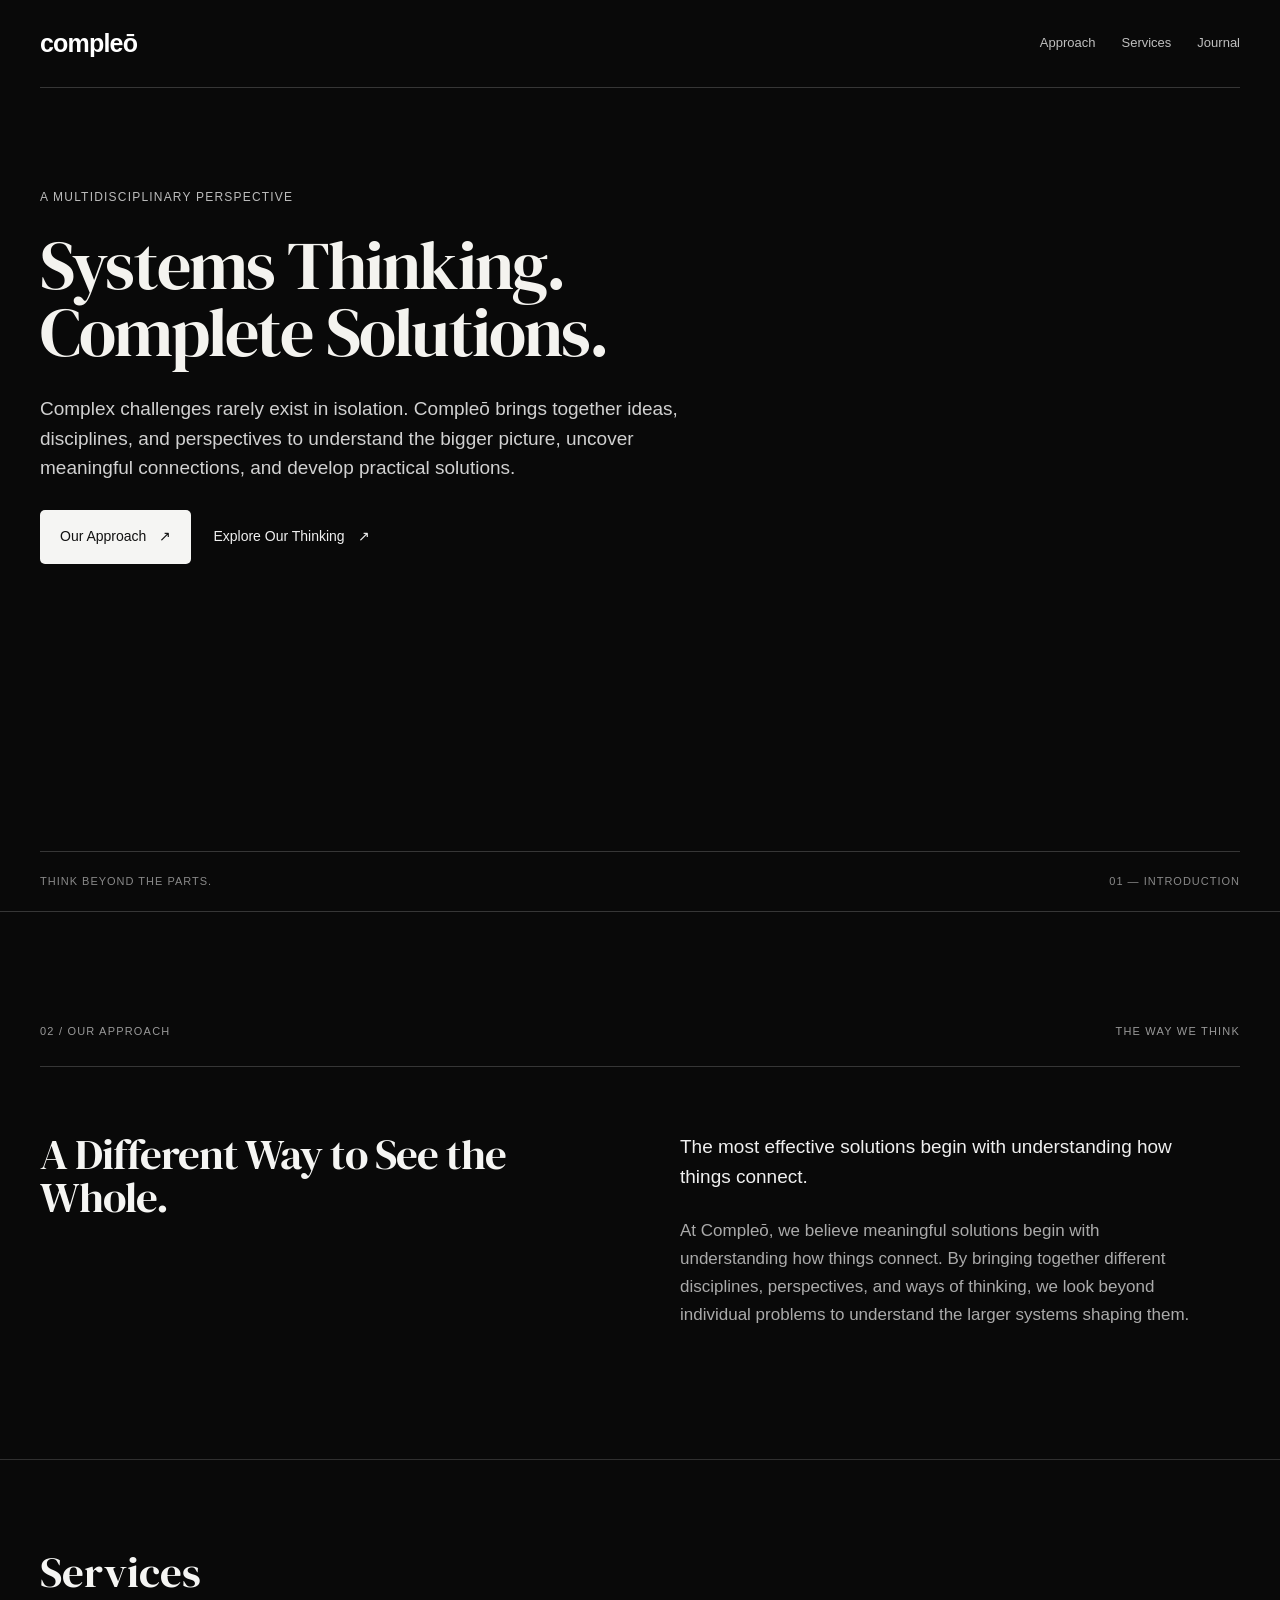
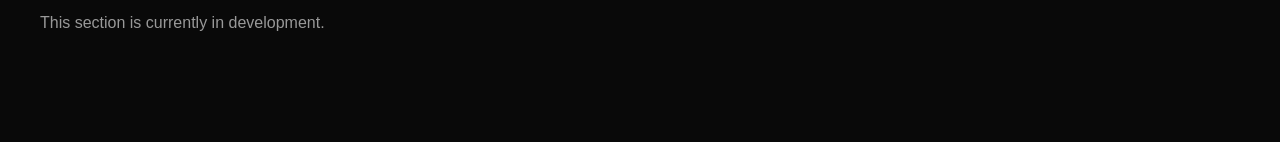
==== index.html @ 4e10f999 "Refactor CSS and remove video hero section Removed unused font-family declarations and commented out" ====
<!DOCTYPE html>
<html lang="en">

<head>
  <meta charset="UTF-8">
  <meta name="viewport"
        content="width=device-width, initial-scale=1.0">

  <title>compleō | Systems Thinking. Complete Solutions.</title>

  <!-- HEADLINE FONT -->

  <link rel="preconnect"
        href="https://fonts.googleapis.com">

  <link rel="preconnect"
        href="https://fonts.gstatic.com"
        crossorigin>

  <link
    href="https://fonts.googleapis.com/css2?family=DM+Serif+Display&display=swap"
    rel="stylesheet"
  >

  <style>

    /* =====================================
       GLOBAL STYLES
    ===================================== */

    * {
      box-sizing: border-box;
    }

    html {
      scroll-behavior: smooth;
    }

    body {
      margin: 0;
      background-color: #090909;
      color: #f5f5f3;
      font-family: Aptos, "Segoe UI", Arial, sans-serif;
      line-height: 1.7;
    }

    a {
      color: inherit;
      text-decoration: none;
    }

    .container {
      width: min(100% - 48px, 1200px);
      margin: 0 auto;
    }


    /* =====================================
       HEADER AND NAVIGATION
    ===================================== */

    .site-header {
      display: flex;
      justify-content: space-between;
      align-items: center;
      padding: 22px 0;
      border-bottom: 1px solid #363636;
    }

    .logo {
      font-family: Aptos, "Segoe UI", Arial, sans-serif;
      font-size: 25px;
      font-weight: 700;
      letter-spacing: -0.8px;
      color: #ffffff;
    }

    .main-nav {
      display: flex;
      align-items: center;
      gap: 26px;
    }

    .main-nav a {
      font-size: 13px;
      color: #bfbfbf;
      transition: color 0.2s ease;
    }

    .main-nav a:hover,
    .main-nav a:focus-visible {
      color: #ffffff;
    }


    /* =====================================
       SECTION 1 — HOMEPAGE HERO
       SOLID BLACK BACKGROUND
    ===================================== */

    .hero {
      min-height: calc(100svh - 77px);
      background-color: #090909;

      display: flex;
      flex-direction: column;
      justify-content: space-between;
    }

    .hero-content {
      max-width: 850px;
      padding-top: clamp(65px, 11vh, 130px);
      padding-bottom: 75px;
    }

    .eyebrow {
      font-size: 12px;
      font-weight: 500;
      color: #bcbcbc;
      text-transform: uppercase;
      letter-spacing: 1.2px;
      margin: 0 0 26px;
    }

    /* HEADLINE — DM SERIF DISPLAY */

    .hero h1 {
      margin: 0 0 28px;

      font-family:
        "DM Serif Display",
        Georgia,
        serif;

      font-size: 68px;
      line-height: 0.98;
      letter-spacing: -1.8px;
      font-weight: 400;
      color: #f4f3ef;
    }

    /* BODY — APTOS */

    .hero-description {
      max-width: 650px;
      margin: 0;

      font-family: Aptos, "Segoe UI", Arial, sans-serif;
      font-size: 19px;
      font-weight: 400;
      line-height: 1.55;
      color: #d1d1d1;
    }


    /* =====================================
       HERO BUTTONS
    ===================================== */

    .hero-actions {
      display: flex;
      align-items: center;
      flex-wrap: wrap;
      gap: 22px;
      margin-top: 28px;
    }

    .primary-button {
      display: inline-flex;
      align-items: center;
      gap: 13px;
      padding: 15px 20px;

      background-color: #f5f5f3;
      color: #111111;
      border-radius: 5px;

      font-family: Aptos, "Segoe UI", Arial, sans-serif;
      font-size: 14px;
      font-weight: 500;

      transition: background-color 0.2s ease;
    }

    .primary-button:hover {
      background-color: #d9d9d9;
    }

    .secondary-button {
      display: inline-flex;
      align-items: center;
      gap: 13px;
      padding: 12px 0;

      font-family: Aptos, "Segoe UI", Arial, sans-serif;
      font-size: 14px;
      color: #f0f0f0;
    }

    .secondary-button:hover {
      color: #bcbcbc;
    }


    /* =====================================
       BOTTOM OF HERO
    ===================================== */

    .hero-footer {
      display: flex;
      justify-content: space-between;
      align-items: center;
      gap: 16px;

      padding: 20px 0;
      border-top: 1px solid #363636;
    }

    .hero-footer span {
      color: #898989;
      font-size: 11px;
      letter-spacing: 1px;
      text-transform: uppercase;
    }


    /* =====================================
       SECTION 2 — OUR APPROACH
    ===================================== */

    .approach-section {
      background-color: #090909;
      border-top: 1px solid #363636;
      padding: 110px 0 130px;
    }

    .section-heading {
      display: flex;
      justify-content: space-between;
      align-items: center;
      gap: 20px;

      padding-bottom: 26px;
      border-bottom: 1px solid #363636;
    }

    .section-label {
      font-size: 11px;
      letter-spacing: 1.2px;
      text-transform: uppercase;
      color: #999999;
      margin: 0;
    }

    .approach-grid {
      display: grid;
      grid-template-columns: 1fr 1fr;
      gap: 80px;
      align-items: start;
      padding-top: 65px;
    }

    .approach-title {
      font-family:
        "DM Serif Display",
        Georgia,
        serif;

      font-size: 43px;
      font-weight: 400;
      line-height: 1;
      letter-spacing: -1px;
      margin: 0;
      max-width: 480px;
    }

    .approach-content {
      max-width: 520px;
    }

    .approach-lead {
      font-size: 19px;
      line-height: 1.55;
      font-weight: 500;
      color: #f0f0f0;
      margin: 0 0 26px;
    }

    .approach-description {
      font-size: 17px;
      line-height: 1.65;
      color: #aaaaaa;
      margin: 0;
    }


    /* =====================================
       SECTION 3 — SERVICES PLACEHOLDER
    ===================================== */

    .future-section {
      background-color: #090909;
      border-top: 1px solid #303030;
      padding: 90px 0;
    }

    .future-section h2 {
      font-family:
        "DM Serif Display",
        Georgia,
        serif;

      font-size: 43px;
      line-height: 1;
      font-weight: 400;
      margin: 0 0 16px;
    }

    .future-section p {
      color: #999999;
      font-size: 16px;
      line-height: 1.7;
    }


    /* =====================================
       TABLET LAYOUT
    ===================================== */

    @media (max-width: 950px) {

      .hero h1 {
        font-size: 58px;
      }

    }

    @media (max-width: 800px) {

      .approach-grid {
        grid-template-columns: 1fr;
        gap: 35px;
        padding-top: 45px;
      }

      .approach-section {
        padding: 75px 0 90px;
      }

    }


    /* =====================================
       MOBILE LAYOUT
    ===================================== */

    @media (max-width: 650px) {

      .container {
        width: min(100% - 32px, 1200px);
      }

      .site-header {
        align-items: flex-start;
        flex-direction: column;
        gap: 18px;
      }

      .main-nav {
        gap: 22px;
      }

      .hero-content {
        padding-top: 75px;
      }

      .hero h1 {
        font-size: 45px;
        line-height: 1;
      }

      .hero-description {
        font-size: 17px;
      }

      .hero-actions {
        gap: 16px;
      }

      .hero-footer {
        align-items: flex-start;
        flex-direction: column;
      }

      .approach-title {
        font-size: 36px;
      }

      .approach-lead {
        font-size: 19px;
      }

      .approach-description {
        font-size: 16px;
      }

      .section-heading {
        align-items: flex-start;
        flex-direction: column;
        gap: 10px;
      }

    }

    @media (max-width: 420px) {

      .hero h1 {
        font-size: clamp(34px, 10vw, 45px);
      }

    }

    @media (prefers-reduced-motion: reduce) {

      html {
        scroll-behavior: auto;
      }

    }

  </style>

</head>

<body>

  <!-- =====================================
       WEBSITE HEADER
  ===================================== -->

  <header class="site-header container">

    <a href="index.html" class="logo">
      compleō
    </a>

    <nav class="main-nav" aria-label="Main navigation">

      <a href="#approach">
        Approach
      </a>

      <a href="#services">
        Services
      </a>

      <!-- JOURNAL LINKS TO EXISTING BLOG -->

      <a href="https://compleo.io/essays.html">
        Journal
      </a>

    </nav>

  </header>


  <main>

    <!-- =====================================
         SECTION 1 — HOMEPAGE HERO
    ===================================== -->

    <section class="hero container">

      <div class="hero-content">

        <p class="eyebrow">
          A Multidisciplinary Perspective
        </p>

        <h1>
          Systems Thinking.<br>
          Complete Solutions.
        </h1>

        <p class="hero-description">
          Complex challenges rarely exist in isolation.
          Compleō brings together ideas, disciplines, and
          perspectives to understand the bigger picture,
          uncover meaningful connections, and develop
          practical solutions.
        </p>

        <div class="hero-actions">

          <a href="#approach" class="primary-button">
            Our Approach
            <span aria-hidden="true">↗</span>
          </a>

          <!-- BLOG LINK -->

          <a
            href="https://compleo.io/essays.html"
            class="secondary-button"
          >
            Explore Our Thinking
            <span aria-hidden="true">↗</span>
          </a>

        </div>

      </div>

      <div class="hero-footer">

        <span>
          Think Beyond the Parts.
        </span>

        <span>
          01 — Introduction
        </span>

      </div>

    </section>


    <!-- =====================================
         SECTION 2 — OUR APPROACH
    ===================================== -->

    <section id="approach" class="approach-section">

      <div class="container">

        <div class="section-heading">

          <p class="section-label">
            02 / Our Approach
          </p>

          <p class="section-label">
            The Way We Think
          </p>

        </div>

        <div class="approach-grid">

          <div>

            <h2 class="approach-title">
              A Different Way to
              See the Whole.
            </h2>

          </div>

          <div class="approach-content">

            <p class="approach-lead">
              The most effective solutions begin
              with understanding how things connect.
            </p>

            <p class="approach-description">
              At Compleō, we believe meaningful
              solutions begin with understanding
              how things connect. By bringing
              together different disciplines,
              perspectives, and ways of thinking,
              we look beyond individual problems
              to understand the larger systems
              shaping them.
            </p>

          </div>

        </div>

      </div>

    </section>


    <!-- =====================================
         SECTION 3 — SERVICES
         TO BE DEVELOPED
    ===================================== -->

    <section id="services" class="future-section">

      <div class="container">

        <h2>
          Services
        </h2>

        <p>
          This section is currently in development.
        </p>

      </div>

    </section>

  </main>

</body>
</html>
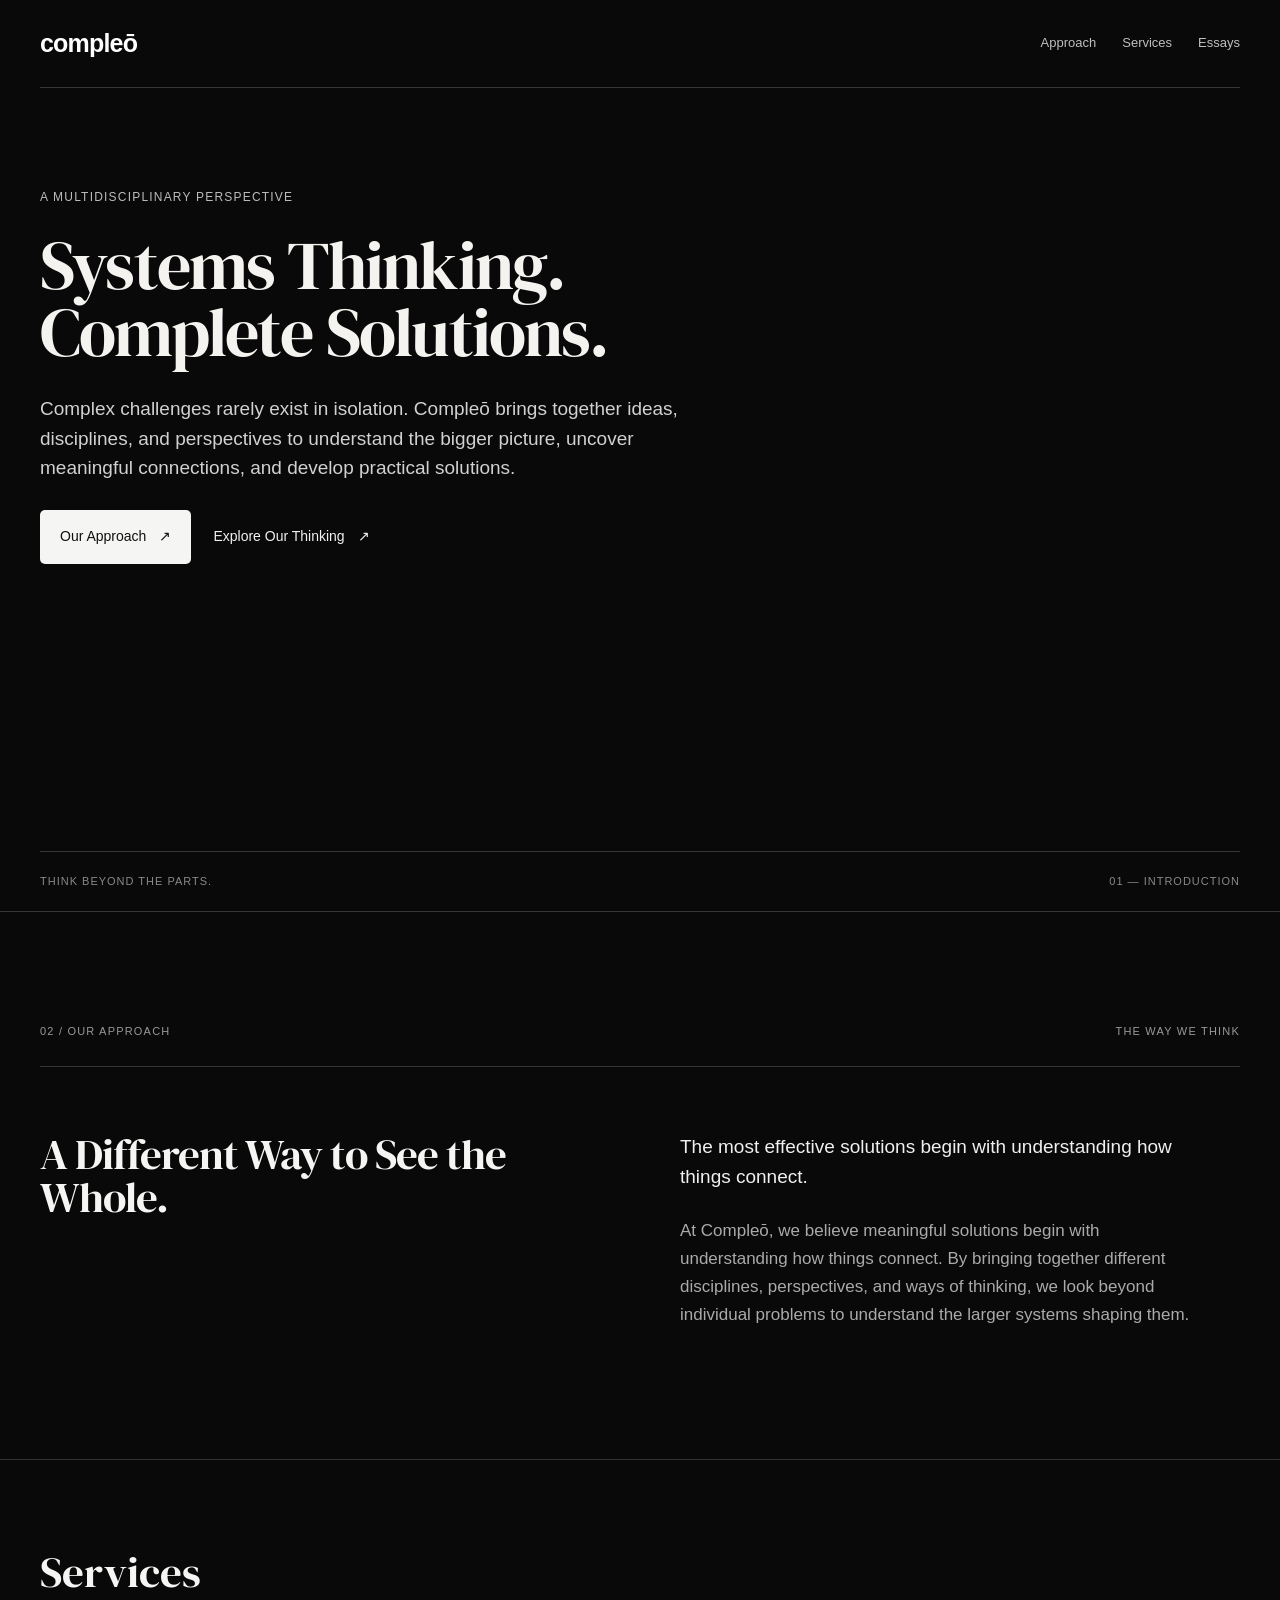
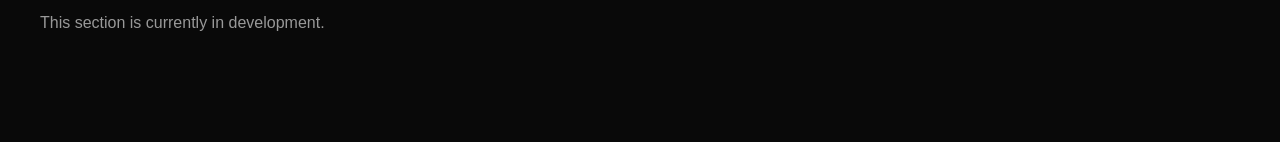
==== commit baa6ab57: "Change blog links and update comments in index.html Updated blog links and comments in index.html." ====
--- a/index.html
+++ b/index.html
@@ -96,7 +96,6 @@
 
     /* =====================================
        SECTION 1 — HOMEPAGE HERO
-       SOLID BLACK BACKGROUND
     ===================================== */
 
     .hero {
@@ -127,12 +126,7 @@
 
     .hero h1 {
       margin: 0 0 28px;
-
-      font-family:
-        "DM Serif Display",
-        Georgia,
-        serif;
-
+      font-family: "DM Serif Display", Georgia, serif;
       font-size: 68px;
       line-height: 0.98;
       letter-spacing: -1.8px;
@@ -145,7 +139,6 @@
     .hero-description {
       max-width: 650px;
       margin: 0;
-
       font-family: Aptos, "Segoe UI", Arial, sans-serif;
       font-size: 19px;
       font-weight: 400;
@@ -171,15 +164,12 @@
       align-items: center;
       gap: 13px;
       padding: 15px 20px;
-
       background-color: #f5f5f3;
       color: #111111;
       border-radius: 5px;
-
       font-family: Aptos, "Segoe UI", Arial, sans-serif;
       font-size: 14px;
       font-weight: 500;
-
       transition: background-color 0.2s ease;
     }
 
@@ -192,7 +182,6 @@
       align-items: center;
       gap: 13px;
       padding: 12px 0;
-
       font-family: Aptos, "Segoe UI", Arial, sans-serif;
       font-size: 14px;
       color: #f0f0f0;
@@ -212,7 +201,6 @@
       justify-content: space-between;
       align-items: center;
       gap: 16px;
-
       padding: 20px 0;
       border-top: 1px solid #363636;
     }
@@ -240,7 +228,6 @@
       justify-content: space-between;
       align-items: center;
       gap: 20px;
-
       padding-bottom: 26px;
       border-bottom: 1px solid #363636;
     }
@@ -262,11 +249,7 @@
     }
 
     .approach-title {
-      font-family:
-        "DM Serif Display",
-        Georgia,
-        serif;
-
+      font-family: "DM Serif Display", Georgia, serif;
       font-size: 43px;
       font-weight: 400;
       line-height: 1;
@@ -306,11 +289,7 @@
     }
 
     .future-section h2 {
-      font-family:
-        "DM Serif Display",
-        Georgia,
-        serif;
-
+      font-family: "DM Serif Display", Georgia, serif;
       font-size: 43px;
       line-height: 1;
       font-weight: 400;
@@ -329,15 +308,12 @@
     ===================================== */
 
     @media (max-width: 950px) {
-
       .hero h1 {
         font-size: 58px;
       }
-
     }
 
     @media (max-width: 800px) {
-
       .approach-grid {
         grid-template-columns: 1fr;
         gap: 35px;
@@ -347,7 +323,6 @@
       .approach-section {
         padding: 75px 0 90px;
       }
-
     }
 
 
@@ -356,7 +331,6 @@
     ===================================== */
 
     @media (max-width: 650px) {
-
       .container {
         width: min(100% - 32px, 1200px);
       }
@@ -410,34 +384,26 @@
         flex-direction: column;
         gap: 10px;
       }
-
     }
 
     @media (max-width: 420px) {
-
       .hero h1 {
         font-size: clamp(34px, 10vw, 45px);
       }
-
     }
 
     @media (prefers-reduced-motion: reduce) {
-
       html {
         scroll-behavior: auto;
       }
-
     }
 
   </style>
-
 </head>
 
 <body>
 
-  <!-- =====================================
-       WEBSITE HEADER
-  ===================================== -->
+  <!-- WEBSITE HEADER -->
 
   <header class="site-header container">
 
@@ -455,10 +421,10 @@
         Services
       </a>
 
-      <!-- JOURNAL LINKS TO EXISTING BLOG -->
-
-      <a href="https://compleo.io/essays.html">
-        Journal
+      <!-- ESSAYS LINKS TO OUR BLOG -->
+
+      <a href="blog/">
+        Essays
       </a>
 
     </nav>
@@ -468,9 +434,7 @@
 
   <main>
 
-    <!-- =====================================
-         SECTION 1 — HOMEPAGE HERO
-    ===================================== -->
+    <!-- SECTION 1 — HOMEPAGE HERO -->
 
     <section class="hero container">
 
@@ -500,10 +464,10 @@
             <span aria-hidden="true">↗</span>
           </a>
 
-          <!-- BLOG LINK -->
+          <!-- LINKS TO THE OBSERVANT LEARNER -->
 
           <a
-            href="https://compleo.io/essays.html"
+            href="blog/"
             class="secondary-button"
           >
             Explore Our Thinking
@@ -516,22 +480,15 @@
 
       <div class="hero-footer">
 
-        <span>
-          Think Beyond the Parts.
-        </span>
-
-        <span>
-          01 — Introduction
-        </span>
+        <span>Think Beyond the Parts.</span>
+        <span>01 — Introduction</span>
 
       </div>
 
     </section>
 
 
-    <!-- =====================================
-         SECTION 2 — OUR APPROACH
-    ===================================== -->
+    <!-- SECTION 2 — OUR APPROACH -->
 
     <section id="approach" class="approach-section">
 
@@ -552,12 +509,10 @@
         <div class="approach-grid">
 
           <div>
-
             <h2 class="approach-title">
               A Different Way to
               See the Whole.
             </h2>
-
           </div>
 
           <div class="approach-content">
@@ -587,18 +542,13 @@
     </section>
 
 
-    <!-- =====================================
-         SECTION 3 — SERVICES
-         TO BE DEVELOPED
-    ===================================== -->
+    <!-- SECTION 3 — SERVICES PLACEHOLDER -->
 
     <section id="services" class="future-section">
 
       <div class="container">
 
-        <h2>
-          Services
-        </h2>
+        <h2>Services</h2>
 
         <p>
           This section is currently in development.
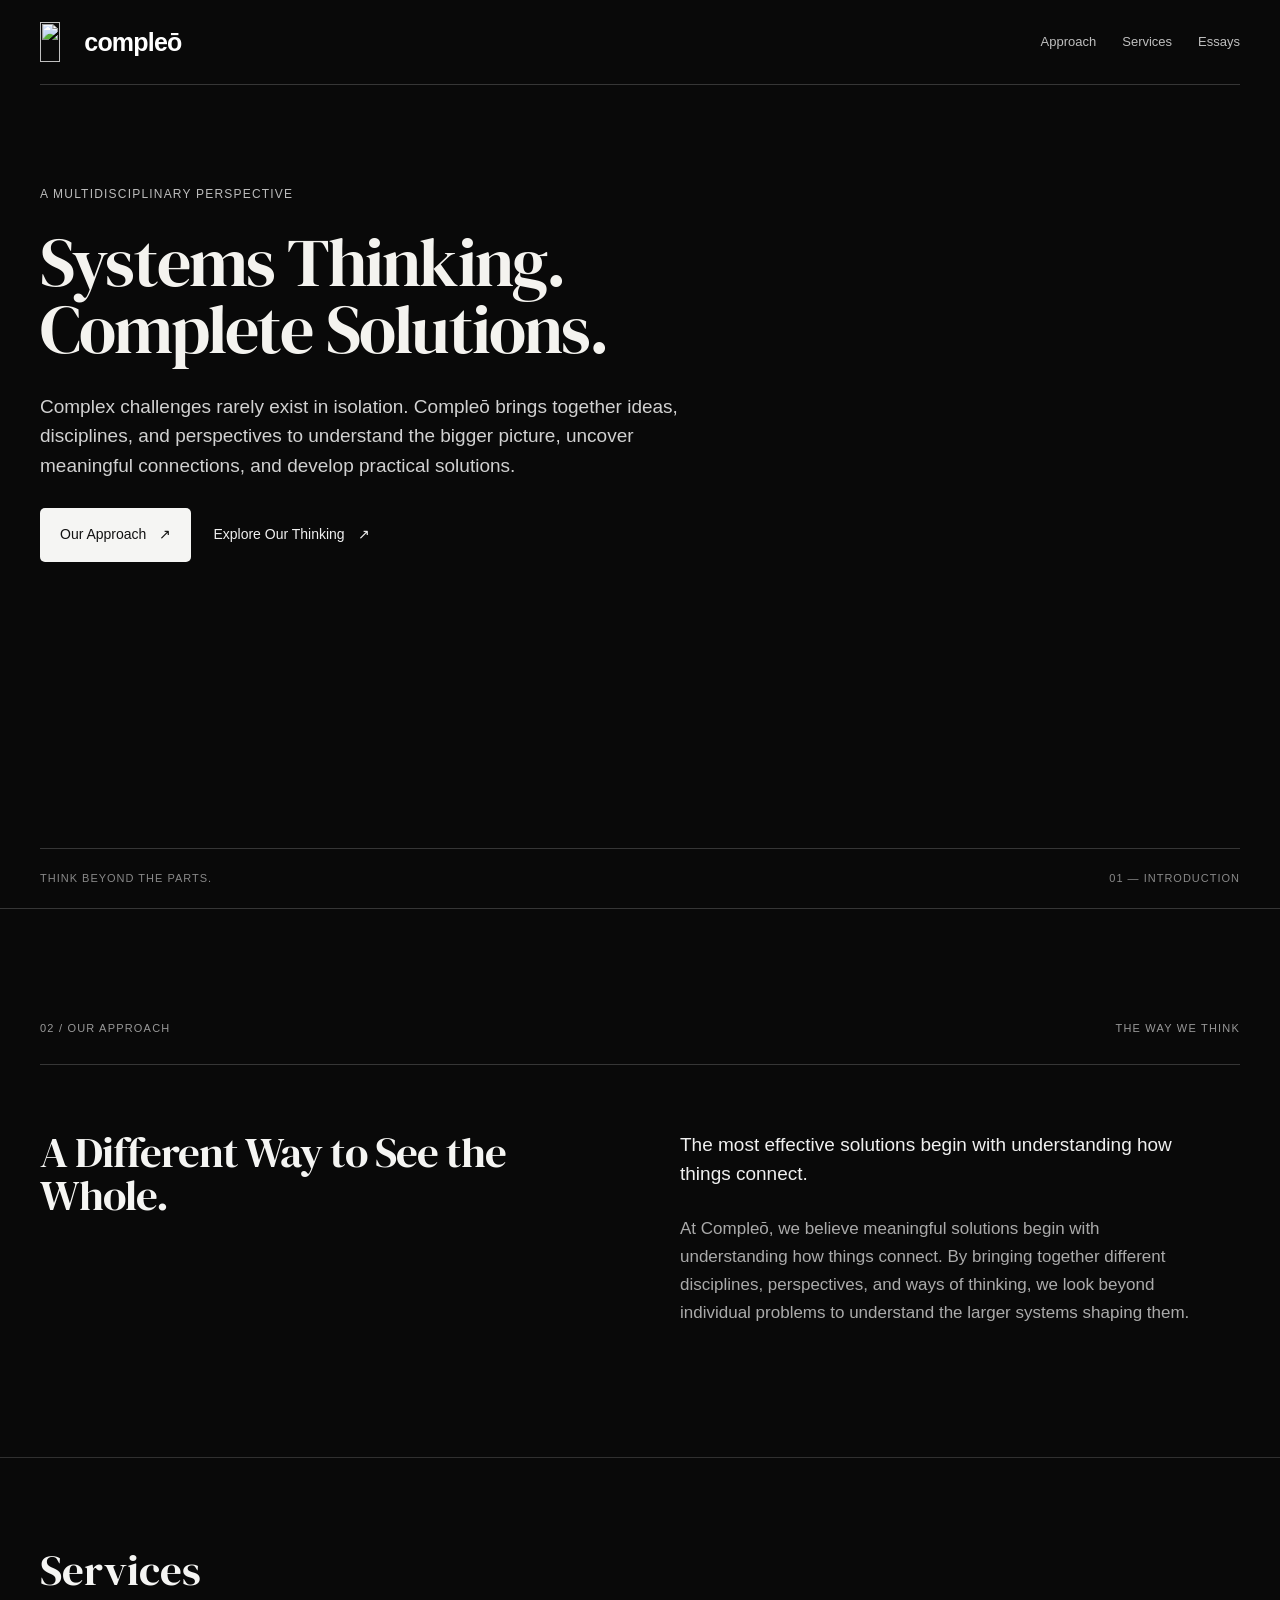
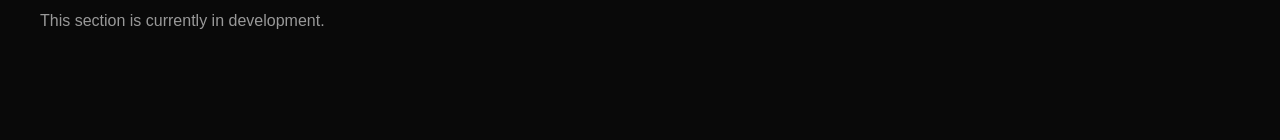
==== commit 42119c18: "Add logo and wordmark to header" ====
--- a/index.html
+++ b/index.html
@@ -4,20 +4,12 @@
 
 <head>
   <meta charset="UTF-8">
-  <meta name="viewport"
-        content="width=device-width, initial-scale=1.0">
+  <meta name="viewport" content="width=device-width, initial-scale=1.0">
 
   <title>compleō | Systems Thinking. Complete Solutions.</title>
 
-  <!-- HEADLINE FONT -->
-
-  <link rel="preconnect"
-        href="https://fonts.googleapis.com">
-
-  <link rel="preconnect"
-        href="https://fonts.gstatic.com"
-        crossorigin>
-
+  <link rel="preconnect" href="https://fonts.googleapis.com">
+  <link rel="preconnect" href="https://fonts.gstatic.com" crossorigin>
   <link
     href="https://fonts.googleapis.com/css2?family=DM+Serif+Display&display=swap"
     rel="stylesheet"
@@ -68,12 +60,26 @@
       border-bottom: 1px solid #363636;
     }
 
+    /* BRAND SYMBOL + WORDMARK */
+
     .logo {
+      display: inline-flex;
+      align-items: center;
+      gap: 12px;
+
       font-family: Aptos, "Segoe UI", Arial, sans-serif;
       font-size: 25px;
       font-weight: 700;
       letter-spacing: -0.8px;
+      line-height: 1.2;
       color: #ffffff;
+    }
+
+    .logo-mark {
+      display: block;
+      height: 40px;
+      width: auto;
+      flex-shrink: 0;
     }
 
     .main-nav {
@@ -121,8 +127,6 @@
       letter-spacing: 1.2px;
       margin: 0 0 26px;
     }
-
-    /* HEADLINE — DM SERIF DISPLAY */
 
     .hero h1 {
       margin: 0 0 28px;
@@ -134,8 +138,6 @@
       color: #f4f3ef;
     }
 
-    /* BODY — APTOS */
-
     .hero-description {
       max-width: 650px;
       margin: 0;
@@ -164,12 +166,15 @@
       align-items: center;
       gap: 13px;
       padding: 15px 20px;
+
       background-color: #f5f5f3;
       color: #111111;
       border-radius: 5px;
+
       font-family: Aptos, "Segoe UI", Arial, sans-serif;
       font-size: 14px;
       font-weight: 500;
+
       transition: background-color 0.2s ease;
     }
 
@@ -182,6 +187,7 @@
       align-items: center;
       gap: 13px;
       padding: 12px 0;
+
       font-family: Aptos, "Segoe UI", Arial, sans-serif;
       font-size: 14px;
       color: #f0f0f0;
@@ -279,7 +285,7 @@
 
 
     /* =====================================
-       SECTION 3 — SERVICES PLACEHOLDER
+       SECTION 3 — SERVICES
     ===================================== */
 
     .future-section {
@@ -308,12 +314,15 @@
     ===================================== */
 
     @media (max-width: 950px) {
+
       .hero h1 {
         font-size: 58px;
       }
+
     }
 
     @media (max-width: 800px) {
+
       .approach-grid {
         grid-template-columns: 1fr;
         gap: 35px;
@@ -323,6 +332,7 @@
       .approach-section {
         padding: 75px 0 90px;
       }
+
     }
 
 
@@ -331,6 +341,7 @@
     ===================================== */
 
     @media (max-width: 650px) {
+
       .container {
         width: min(100% - 32px, 1200px);
       }
@@ -384,18 +395,23 @@
         flex-direction: column;
         gap: 10px;
       }
+
     }
 
     @media (max-width: 420px) {
+
       .hero h1 {
         font-size: clamp(34px, 10vw, 45px);
       }
+
     }
 
     @media (prefers-reduced-motion: reduce) {
+
       html {
         scroll-behavior: auto;
       }
+
     }
 
   </style>
@@ -403,12 +419,26 @@
 
 <body>
 
-  <!-- WEBSITE HEADER -->
+  <!-- =====================================
+       WEBSITE HEADER
+  ===================================== -->
 
   <header class="site-header container">
 
+    <!-- LOGO ON THE LEFT, WORDMARK ON THE RIGHT -->
+
     <a href="index.html" class="logo">
-      compleō
+
+      <img
+        src="images/compleo-logo.png"
+        alt=""
+        class="logo-mark"
+        width="595"
+        height="737"
+      >
+
+      <span>compleō</span>
+
     </a>
 
     <nav class="main-nav" aria-label="Main navigation">
@@ -421,9 +451,7 @@
         Services
       </a>
 
-      <!-- ESSAYS LINKS TO OUR BLOG -->
-
-      <a href="blog/">
+      <a href="blog/index.html">
         Essays
       </a>
 
@@ -434,7 +462,9 @@
 
   <main>
 
-    <!-- SECTION 1 — HOMEPAGE HERO -->
+    <!-- =====================================
+         SECTION 1 — HOMEPAGE HERO
+    ===================================== -->
 
     <section class="hero container">
 
@@ -464,10 +494,8 @@
             <span aria-hidden="true">↗</span>
           </a>
 
-          <!-- LINKS TO THE OBSERVANT LEARNER -->
-
           <a
-            href="blog/"
+            href="blog/index.html"
             class="secondary-button"
           >
             Explore Our Thinking
@@ -480,15 +508,22 @@
 
       <div class="hero-footer">
 
-        <span>Think Beyond the Parts.</span>
-        <span>01 — Introduction</span>
+        <span>
+          Think Beyond the Parts.
+        </span>
+
+        <span>
+          01 — Introduction
+        </span>
 
       </div>
 
     </section>
 
 
-    <!-- SECTION 2 — OUR APPROACH -->
+    <!-- =====================================
+         SECTION 2 — OUR APPROACH
+    ===================================== -->
 
     <section id="approach" class="approach-section">
 
@@ -509,10 +544,12 @@
         <div class="approach-grid">
 
           <div>
+
             <h2 class="approach-title">
               A Different Way to
               See the Whole.
             </h2>
+
           </div>
 
           <div class="approach-content">
@@ -542,13 +579,17 @@
     </section>
 
 
-    <!-- SECTION 3 — SERVICES PLACEHOLDER -->
+    <!-- =====================================
+         SECTION 3 — SERVICES
+    ===================================== -->
 
     <section id="services" class="future-section">
 
       <div class="container">
 
-        <h2>Services</h2>
+        <h2>
+          Services
+        </h2>
 
         <p>
           This section is currently in development.
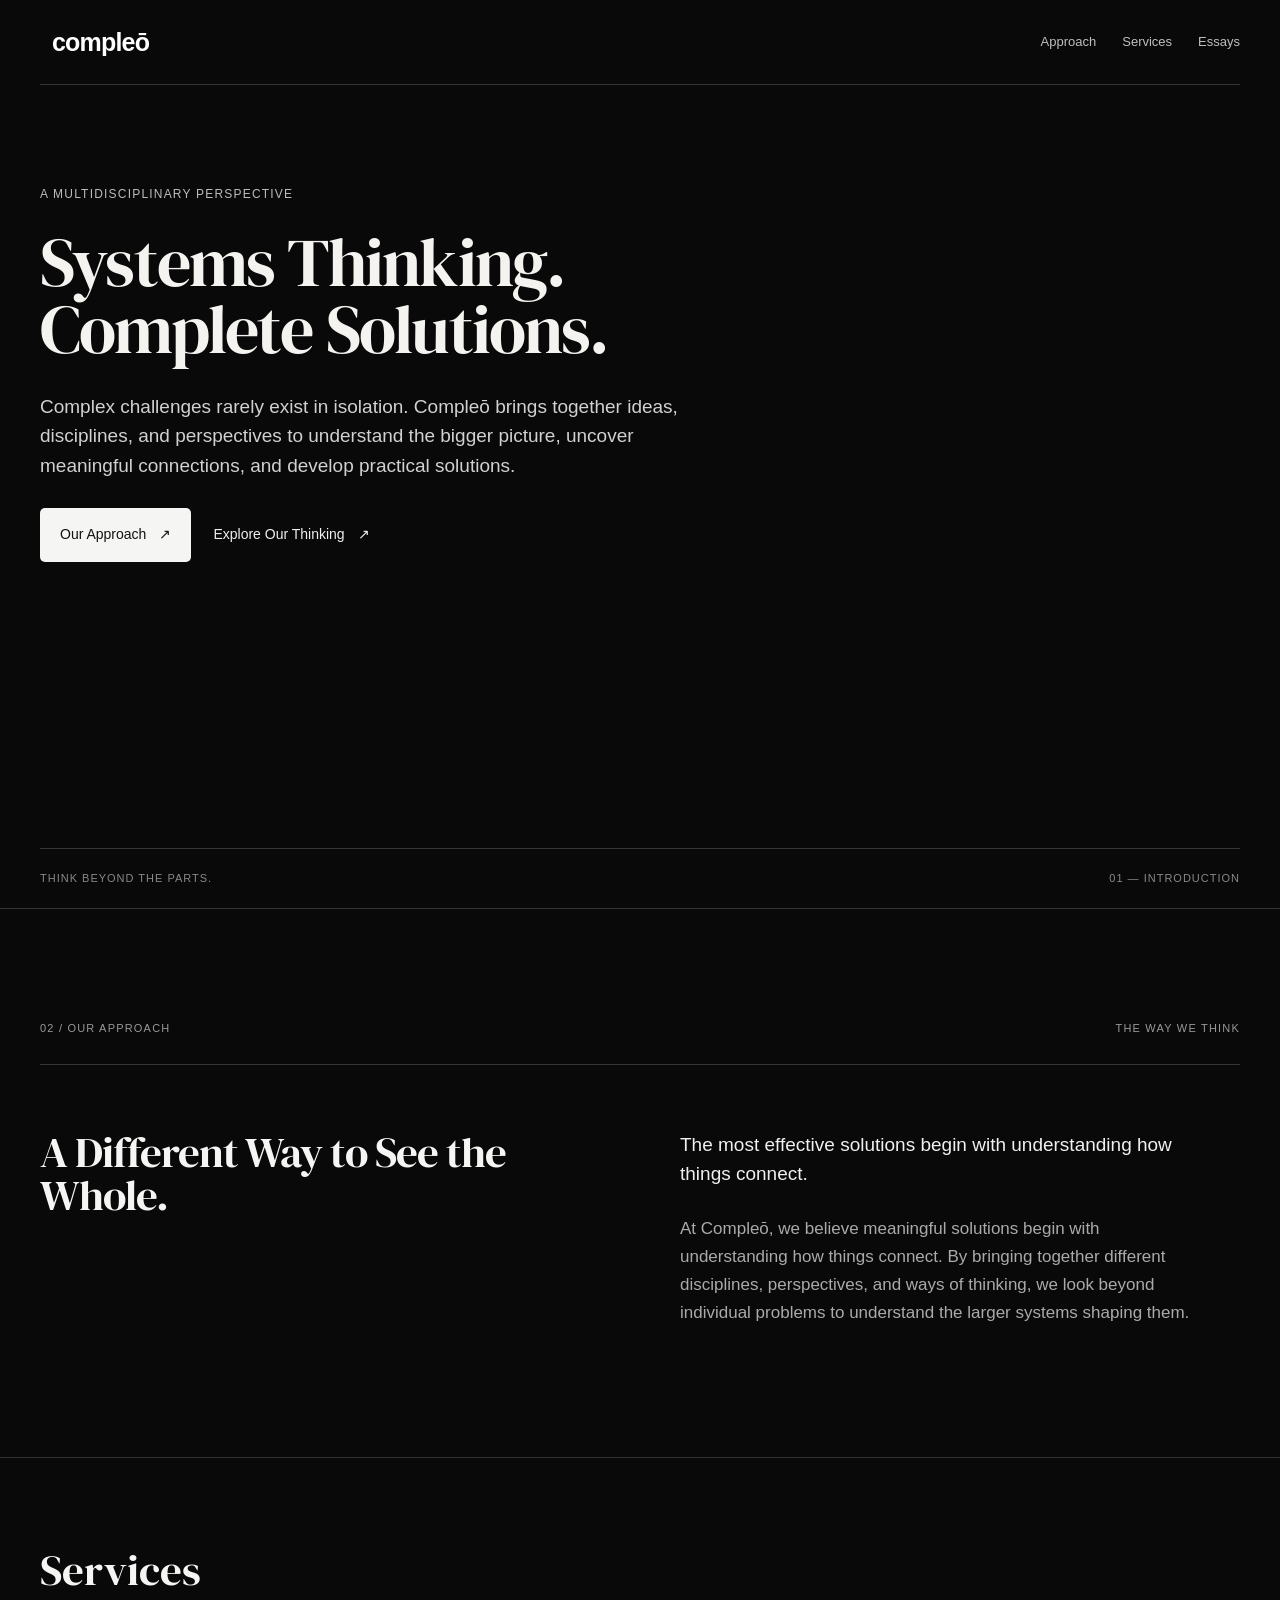
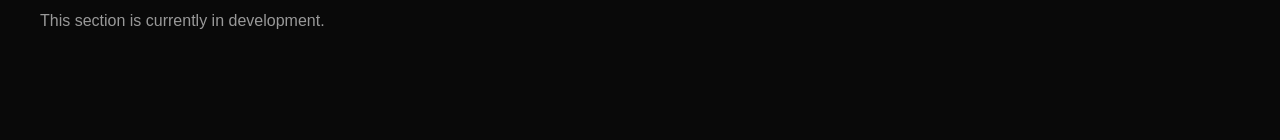
==== commit 1ad94001: "Update logo image in index.html" ====
--- a/index.html
+++ b/index.html
@@ -10,6 +10,7 @@
 
   <link rel="preconnect" href="https://fonts.googleapis.com">
   <link rel="preconnect" href="https://fonts.gstatic.com" crossorigin>
+
   <link
     href="https://fonts.googleapis.com/css2?family=DM+Serif+Display&display=swap"
     rel="stylesheet"
@@ -425,16 +426,14 @@
 
   <header class="site-header container">
 
-    <!-- LOGO ON THE LEFT, WORDMARK ON THE RIGHT -->
+    <!-- UPDATED LOGO FILE -->
 
     <a href="index.html" class="logo">
 
       <img
-        src="images/compleo-logo.png"
+        src="images/Minimalist%20Black%20Crescent%20Logo.png"
         alt=""
         class="logo-mark"
-        width="595"
-        height="737"
       >
 
       <span>compleō</span>
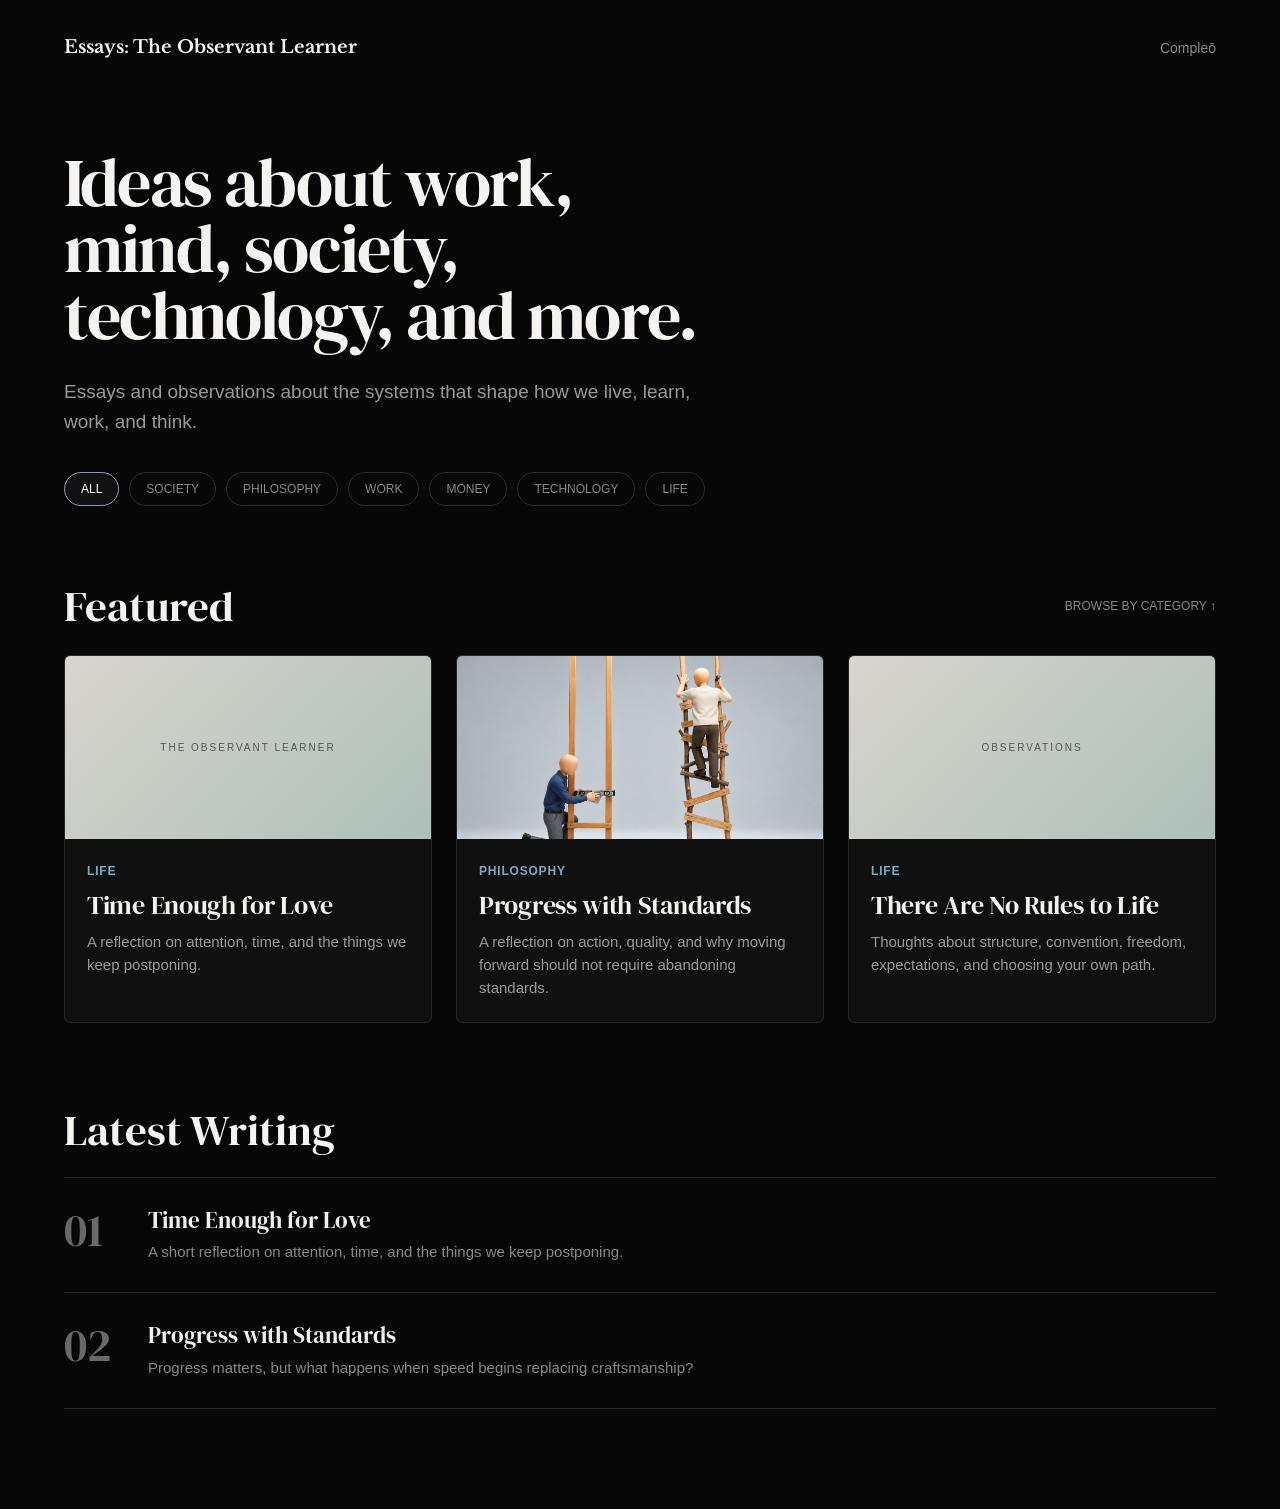
==== commit 4b681530: "Update title and restructure blog homepage" ====
--- a/index.html
+++ b/index.html
@@ -6,599 +6,500 @@
   <meta charset="UTF-8">
   <meta name="viewport" content="width=device-width, initial-scale=1.0">
 
-  <title>compleō | Systems Thinking. Complete Solutions.</title>
-
-  <link rel="preconnect" href="https://fonts.googleapis.com">
-  <link rel="preconnect" href="https://fonts.gstatic.com" crossorigin>
-
-  <link
-    href="https://fonts.googleapis.com/css2?family=DM+Serif+Display&display=swap"
-    rel="stylesheet"
-  >
+  <title>Essays: The Observant Learner | compleō</title>
+
+  <link rel="stylesheet" href="../style.css">
 
   <style>
 
     /* =====================================
-       GLOBAL STYLES
+       BLOG HOMEPAGE ADJUSTMENTS
     ===================================== */
 
-    * {
-      box-sizing: border-box;
-    }
-
-    html {
-      scroll-behavior: smooth;
-    }
-
-    body {
-      margin: 0;
-      background-color: #090909;
-      color: #f5f5f3;
-      font-family: Aptos, "Segoe UI", Arial, sans-serif;
-      line-height: 1.7;
-    }
-
-    a {
-      color: inherit;
-      text-decoration: none;
-    }
-
-    .container {
-      width: min(100% - 48px, 1200px);
-      margin: 0 auto;
-    }
-
-
-    /* =====================================
-       HEADER AND NAVIGATION
-    ===================================== */
-
-    .site-header {
-      display: flex;
-      justify-content: space-between;
-      align-items: center;
-      padding: 22px 0;
-      border-bottom: 1px solid #363636;
-    }
-
-    /* BRAND SYMBOL + WORDMARK */
-
-    .logo {
-      display: inline-flex;
-      align-items: center;
-      gap: 12px;
-
-      font-family: Aptos, "Segoe UI", Arial, sans-serif;
-      font-size: 25px;
-      font-weight: 700;
-      letter-spacing: -0.8px;
-      line-height: 1.2;
-      color: #ffffff;
-    }
-
-    .logo-mark {
-      display: block;
-      height: 40px;
-      width: auto;
-      flex-shrink: 0;
-    }
-
-    .main-nav {
-      display: flex;
-      align-items: center;
-      gap: 26px;
-    }
-
-    .main-nav a {
-      font-size: 13px;
-      color: #bfbfbf;
-      transition: color 0.2s ease;
-    }
-
-    .main-nav a:hover,
-    .main-nav a:focus-visible {
-      color: #ffffff;
-    }
-
-
-    /* =====================================
-       SECTION 1 — HOMEPAGE HERO
-    ===================================== */
-
-    .hero {
-      min-height: calc(100svh - 77px);
-      background-color: #090909;
-
+    .blog-home-page .home-hero {
+      margin-bottom: 58px;
+    }
+
+    /* CATEGORY FILTERS BELOW INTRODUCTION */
+
+    .blog-home-page .category-filter {
+      margin-top: 36px;
+      margin-bottom: 0;
+      scroll-margin-top: 28px;
+    }
+
+    .blog-home-page .filter-button:focus-visible {
+      outline: 2px solid #8b9bab;
+      outline-offset: 3px;
+    }
+
+    /* FEATURED ARTICLE LIST */
+
+    .blog-home-page .home-featured {
+      padding-top: 20px;
+    }
+
+    .blog-home-page .home-card[hidden] {
+      display: none;
+    }
+
+    .blog-home-page .home-card-static {
       display: flex;
       flex-direction: column;
-      justify-content: space-between;
-    }
-
-    .hero-content {
-      max-width: 850px;
-      padding-top: clamp(65px, 11vh, 130px);
-      padding-bottom: 75px;
-    }
-
-    .eyebrow {
-      font-size: 12px;
-      font-weight: 500;
-      color: #bcbcbc;
-      text-transform: uppercase;
-      letter-spacing: 1.2px;
-      margin: 0 0 26px;
-    }
-
-    .hero h1 {
-      margin: 0 0 28px;
-      font-family: "DM Serif Display", Georgia, serif;
-      font-size: 68px;
-      line-height: 0.98;
-      letter-spacing: -1.8px;
-      font-weight: 400;
-      color: #f4f3ef;
-    }
-
-    .hero-description {
-      max-width: 650px;
-      margin: 0;
+      height: 100%;
+    }
+
+    .filter-empty {
+      color: #999;
       font-family: Aptos, "Segoe UI", Arial, sans-serif;
-      font-size: 19px;
-      font-weight: 400;
-      line-height: 1.55;
-      color: #d1d1d1;
-    }
-
-
-    /* =====================================
-       HERO BUTTONS
-    ===================================== */
-
-    .hero-actions {
-      display: flex;
-      align-items: center;
-      flex-wrap: wrap;
-      gap: 22px;
-      margin-top: 28px;
-    }
-
-    .primary-button {
-      display: inline-flex;
-      align-items: center;
-      gap: 13px;
-      padding: 15px 20px;
-
-      background-color: #f5f5f3;
-      color: #111111;
-      border-radius: 5px;
-
-      font-family: Aptos, "Segoe UI", Arial, sans-serif;
-      font-size: 14px;
-      font-weight: 500;
-
-      transition: background-color 0.2s ease;
-    }
-
-    .primary-button:hover {
-      background-color: #d9d9d9;
-    }
-
-    .secondary-button {
-      display: inline-flex;
-      align-items: center;
-      gap: 13px;
-      padding: 12px 0;
-
-      font-family: Aptos, "Segoe UI", Arial, sans-serif;
-      font-size: 14px;
-      color: #f0f0f0;
-    }
-
-    .secondary-button:hover {
-      color: #bcbcbc;
-    }
-
-
-    /* =====================================
-       BOTTOM OF HERO
-    ===================================== */
-
-    .hero-footer {
-      display: flex;
-      justify-content: space-between;
-      align-items: center;
-      gap: 16px;
-      padding: 20px 0;
-      border-top: 1px solid #363636;
-    }
-
-    .hero-footer span {
-      color: #898989;
-      font-size: 11px;
-      letter-spacing: 1px;
-      text-transform: uppercase;
-    }
-
-
-    /* =====================================
-       SECTION 2 — OUR APPROACH
-    ===================================== */
-
-    .approach-section {
-      background-color: #090909;
-      border-top: 1px solid #363636;
-      padding: 110px 0 130px;
-    }
-
-    .section-heading {
-      display: flex;
-      justify-content: space-between;
-      align-items: center;
-      gap: 20px;
-      padding-bottom: 26px;
-      border-bottom: 1px solid #363636;
-    }
-
-    .section-label {
-      font-size: 11px;
-      letter-spacing: 1.2px;
-      text-transform: uppercase;
-      color: #999999;
-      margin: 0;
-    }
-
-    .approach-grid {
-      display: grid;
-      grid-template-columns: 1fr 1fr;
-      gap: 80px;
-      align-items: start;
-      padding-top: 65px;
-    }
-
-    .approach-title {
-      font-family: "DM Serif Display", Georgia, serif;
-      font-size: 43px;
-      font-weight: 400;
-      line-height: 1;
-      letter-spacing: -1px;
-      margin: 0;
-      max-width: 480px;
-    }
-
-    .approach-content {
-      max-width: 520px;
-    }
-
-    .approach-lead {
-      font-size: 19px;
-      line-height: 1.55;
-      font-weight: 500;
-      color: #f0f0f0;
-      margin: 0 0 26px;
-    }
-
-    .approach-description {
-      font-size: 17px;
-      line-height: 1.65;
-      color: #aaaaaa;
-      margin: 0;
-    }
-
-
-    /* =====================================
-       SECTION 3 — SERVICES
-    ===================================== */
-
-    .future-section {
-      background-color: #090909;
-      border-top: 1px solid #303030;
-      padding: 90px 0;
-    }
-
-    .future-section h2 {
-      font-family: "DM Serif Display", Georgia, serif;
-      font-size: 43px;
-      line-height: 1;
-      font-weight: 400;
-      margin: 0 0 16px;
-    }
-
-    .future-section p {
-      color: #999999;
-      font-size: 16px;
-      line-height: 1.7;
-    }
-
-
-    /* =====================================
-       TABLET LAYOUT
-    ===================================== */
-
-    @media (max-width: 950px) {
-
-      .hero h1 {
-        font-size: 58px;
+      font-size: 15px;
+      padding: 24px 0;
+    }
+
+    .filter-empty[hidden] {
+      display: none;
+    }
+
+    /* LATEST WRITING */
+
+    .blog-home-page .home-latest {
+      margin-top: 85px;
+    }
+
+    /* MOBILE */
+
+    @media (max-width: 650px) {
+
+      .blog-home-page .home-hero {
+        margin-bottom: 45px;
       }
 
-    }
-
-    @media (max-width: 800px) {
-
-      .approach-grid {
-        grid-template-columns: 1fr;
-        gap: 35px;
-        padding-top: 45px;
+      .blog-home-page .category-filter {
+        gap: 8px;
       }
 
-      .approach-section {
-        padding: 75px 0 90px;
+      .blog-home-page .filter-button {
+        font-size: 11px;
+        padding: 9px 13px;
       }
 
     }
 
-
-    /* =====================================
-       MOBILE LAYOUT
-    ===================================== */
-
-    @media (max-width: 650px) {
-
-      .container {
-        width: min(100% - 32px, 1200px);
-      }
-
-      .site-header {
-        align-items: flex-start;
-        flex-direction: column;
-        gap: 18px;
-      }
-
-      .main-nav {
-        gap: 22px;
-      }
-
-      .hero-content {
-        padding-top: 75px;
-      }
-
-      .hero h1 {
-        font-size: 45px;
-        line-height: 1;
-      }
-
-      .hero-description {
-        font-size: 17px;
-      }
-
-      .hero-actions {
-        gap: 16px;
-      }
-
-      .hero-footer {
-        align-items: flex-start;
-        flex-direction: column;
-      }
-
-      .approach-title {
-        font-size: 36px;
-      }
-
-      .approach-lead {
-        font-size: 19px;
-      }
-
-      .approach-description {
-        font-size: 16px;
-      }
-
-      .section-heading {
-        align-items: flex-start;
-        flex-direction: column;
-        gap: 10px;
-      }
-
-    }
-
-    @media (max-width: 420px) {
-
-      .hero h1 {
-        font-size: clamp(34px, 10vw, 45px);
-      }
-
-    }
-
-    @media (prefers-reduced-motion: reduce) {
-
-      html {
-        scroll-behavior: auto;
-      }
-
-    }
-
   </style>
+
 </head>
 
-<body>
+<body class="home-page blog-home-page">
 
   <!-- =====================================
-       WEBSITE HEADER
+       BLOG HEADER
   ===================================== -->
 
-  <header class="site-header container">
-
-    <!-- UPDATED LOGO FILE -->
+  <header class="site-header">
 
     <a href="index.html" class="logo">
-
-      <img
-        src="images/Minimalist%20Black%20Crescent%20Logo.png"
-        alt=""
-        class="logo-mark"
+      Essays: The Observant Learner
+    </a>
+
+    <nav aria-label="Blog navigation">
+
+      <a href="../index.html">
+        Compleō
+      </a>
+
+    </nav>
+
+  </header>
+
+
+  <main class="home magazine-home">
+
+    <!-- =====================================
+         SECTION 1 — BLOG INTRODUCTION
+    ===================================== -->
+
+    <section class="home-hero">
+
+      <h1>
+        Ideas about work,<br>
+        mind, society,<br>
+        technology, and more.
+      </h1>
+
+      <p class="home-hero-text">
+        Essays and observations about the systems
+        that shape how we live, learn, work, and think.
+      </p>
+
+
+      <!-- CATEGORY FILTERS -->
+
+      <div
+        id="browse-essays"
+        class="category-filter"
+        role="group"
+        aria-label="Filter essays by category"
       >
 
-      <span>compleō</span>
-
-    </a>
-
-    <nav class="main-nav" aria-label="Main navigation">
-
-      <a href="#approach">
-        Approach
+        <button
+          type="button"
+          class="filter-button active"
+          data-category="all"
+          aria-pressed="true"
+        >
+          All
+        </button>
+
+        <button
+          type="button"
+          class="filter-button"
+          data-category="society"
+          aria-pressed="false"
+        >
+          Society
+        </button>
+
+        <button
+          type="button"
+          class="filter-button"
+          data-category="philosophy"
+          aria-pressed="false"
+        >
+          Philosophy
+        </button>
+
+        <button
+          type="button"
+          class="filter-button"
+          data-category="work"
+          aria-pressed="false"
+        >
+          Work
+        </button>
+
+        <button
+          type="button"
+          class="filter-button"
+          data-category="money"
+          aria-pressed="false"
+        >
+          Money
+        </button>
+
+        <button
+          type="button"
+          class="filter-button"
+          data-category="technology"
+          aria-pressed="false"
+        >
+          Technology
+        </button>
+
+        <button
+          type="button"
+          class="filter-button"
+          data-category="life"
+          aria-pressed="false"
+        >
+          Life
+        </button>
+
+      </div>
+
+    </section>
+
+
+    <!-- =====================================
+         SECTION 2 — FEATURED ESSAYS
+    ===================================== -->
+
+    <section class="home-featured">
+
+      <div class="home-section-title">
+
+        <h2>Featured</h2>
+
+        <a href="#browse-essays">
+          Browse by Category ↑
+        </a>
+
+      </div>
+
+
+      <div class="home-card-grid" id="essay-results">
+
+        <!-- ESSAY 1 -->
+
+        <article
+          class="home-card"
+          data-category="life"
+        >
+
+          <a href="../posts/time-enough-for-love.html">
+
+            <div class="home-card-image placeholder-image">
+
+              <span>
+                THE OBSERVANT LEARNER
+              </span>
+
+            </div>
+
+            <div class="home-card-content">
+
+              <p class="essay-category">
+                Life
+              </p>
+
+              <h3>
+                Time Enough for Love
+              </h3>
+
+              <p>
+                A reflection on attention, time,
+                and the things we keep postponing.
+              </p>
+
+            </div>
+
+          </a>
+
+        </article>
+
+
+        <!-- ESSAY 2 -->
+
+        <article
+          class="home-card"
+          data-category="philosophy"
+        >
+
+          <a href="../posts/progress-with-standards.html">
+
+            <div class="home-card-image">
+
+              <img
+                src="../images/Perfectionist vs. Action Taker Ladders.png"
+                alt="A comparison of a perfectionist
+                and an action taker building ladders"
+              >
+
+            </div>
+
+            <div class="home-card-content">
+
+              <p class="essay-category">
+                Philosophy
+              </p>
+
+              <h3>
+                Progress with Standards
+              </h3>
+
+              <p>
+                A reflection on action, quality,
+                and why moving forward should not
+                require abandoning standards.
+              </p>
+
+            </div>
+
+          </a>
+
+        </article>
+
+
+        <!-- ESSAY 3 — PLANNED ARTICLE -->
+
+        <article
+          class="home-card"
+          data-category="life"
+        >
+
+          <div class="home-card-static">
+
+            <div class="home-card-image placeholder-image">
+
+              <span>
+                OBSERVATIONS
+              </span>
+
+            </div>
+
+            <div class="home-card-content">
+
+              <p class="essay-category">
+                Life
+              </p>
+
+              <h3>
+                There Are No Rules to Life
+              </h3>
+
+              <p>
+                Thoughts about structure,
+                convention, freedom, expectations,
+                and choosing your own path.
+              </p>
+
+            </div>
+
+          </div>
+
+        </article>
+
+      </div>
+
+
+      <p
+        id="filter-empty"
+        class="filter-empty"
+        role="status"
+        hidden
+      >
+        There are no essays in this category yet.
+      </p>
+
+    </section>
+
+
+    <!-- =====================================
+         SECTION 3 — LATEST WRITING
+    ===================================== -->
+
+    <section class="home-latest">
+
+      <h2>
+        Latest Writing
+      </h2>
+
+
+      <a
+        href="../posts/time-enough-for-love.html"
+        class="latest-item"
+      >
+
+        <span class="latest-number">
+          01
+        </span>
+
+        <div class="latest-content">
+
+          <h3>
+            Time Enough for Love
+          </h3>
+
+          <p>
+            A short reflection on attention,
+            time, and the things we keep postponing.
+          </p>
+
+        </div>
+
       </a>
 
-      <a href="#services">
-        Services
+
+      <a
+        href="../posts/progress-with-standards.html"
+        class="latest-item"
+      >
+
+        <span class="latest-number">
+          02
+        </span>
+
+        <div class="latest-content">
+
+          <h3>
+            Progress with Standards
+          </h3>
+
+          <p>
+            Progress matters, but what happens
+            when speed begins replacing craftsmanship?
+          </p>
+
+        </div>
+
       </a>
 
-      <a href="blog/index.html">
-        Essays
-      </a>
-
-    </nav>
-
-  </header>
-
-
-  <main>
-
-    <!-- =====================================
-         SECTION 1 — HOMEPAGE HERO
-    ===================================== -->
-
-    <section class="hero container">
-
-      <div class="hero-content">
-
-        <p class="eyebrow">
-          A Multidisciplinary Perspective
-        </p>
-
-        <h1>
-          Systems Thinking.<br>
-          Complete Solutions.
-        </h1>
-
-        <p class="hero-description">
-          Complex challenges rarely exist in isolation.
-          Compleō brings together ideas, disciplines, and
-          perspectives to understand the bigger picture,
-          uncover meaningful connections, and develop
-          practical solutions.
-        </p>
-
-        <div class="hero-actions">
-
-          <a href="#approach" class="primary-button">
-            Our Approach
-            <span aria-hidden="true">↗</span>
-          </a>
-
-          <a
-            href="blog/index.html"
-            class="secondary-button"
-          >
-            Explore Our Thinking
-            <span aria-hidden="true">↗</span>
-          </a>
-
-        </div>
-
-      </div>
-
-      <div class="hero-footer">
-
-        <span>
-          Think Beyond the Parts.
-        </span>
-
-        <span>
-          01 — Introduction
-        </span>
-
-      </div>
-
     </section>
 
-
-    <!-- =====================================
-         SECTION 2 — OUR APPROACH
-    ===================================== -->
-
-    <section id="approach" class="approach-section">
-
-      <div class="container">
-
-        <div class="section-heading">
-
-          <p class="section-label">
-            02 / Our Approach
-          </p>
-
-          <p class="section-label">
-            The Way We Think
-          </p>
-
-        </div>
-
-        <div class="approach-grid">
-
-          <div>
-
-            <h2 class="approach-title">
-              A Different Way to
-              See the Whole.
-            </h2>
-
-          </div>
-
-          <div class="approach-content">
-
-            <p class="approach-lead">
-              The most effective solutions begin
-              with understanding how things connect.
-            </p>
-
-            <p class="approach-description">
-              At Compleō, we believe meaningful
-              solutions begin with understanding
-              how things connect. By bringing
-              together different disciplines,
-              perspectives, and ways of thinking,
-              we look beyond individual problems
-              to understand the larger systems
-              shaping them.
-            </p>
-
-          </div>
-
-        </div>
-
-      </div>
-
-    </section>
-
-
-    <!-- =====================================
-         SECTION 3 — SERVICES
-    ===================================== -->
-
-    <section id="services" class="future-section">
-
-      <div class="container">
-
-        <h2>
-          Services
-        </h2>
-
-        <p>
-          This section is currently in development.
-        </p>
-
-      </div>
-
-    </section>
-
   </main>
+
+
+  <!-- =====================================
+       CATEGORY FILTER INTERACTION
+  ===================================== -->
+
+  <script>
+
+    const filterButtons =
+      document.querySelectorAll(".filter-button");
+
+    const essayCards =
+      document.querySelectorAll(".home-card[data-category]");
+
+    const emptyMessage =
+      document.getElementById("filter-empty");
+
+
+    filterButtons.forEach(button => {
+
+      button.addEventListener("click", () => {
+
+        const selectedCategory =
+          button.dataset.category;
+
+        /* UPDATE BUTTON APPEARANCE */
+
+        filterButtons.forEach(item => {
+
+          const isActive =
+            item === button;
+
+          item.classList.toggle(
+            "active",
+            isActive
+          );
+
+          item.setAttribute(
+            "aria-pressed",
+            String(isActive)
+          );
+
+        });
+
+
+        /* FILTER ARTICLE CARDS */
+
+        let visibleCount = 0;
+
+        essayCards.forEach(card => {
+
+          const matches =
+            selectedCategory === "all" ||
+            card.dataset.category === selectedCategory;
+
+          card.hidden = !matches;
+
+          if (matches) {
+            visibleCount++;
+          }
+
+        });
+
+
+        /* EMPTY CATEGORY MESSAGE */
+
+        emptyMessage.hidden =
+          visibleCount !== 0;
+
+      });
+
+    });
+
+  </script>
 
 </body>
 </html>
--- a/style.css
+++ b/style.css
@@ -0,0 +1,1072 @@
+/* ========================================
+   FONT IMPORT
+   ======================================== */
+
+@import url("https://fonts.googleapis.com/css2?family=DM+Serif+Display&family=Libre+Baskerville:wght@400;700&display=swap");
+
+
+/* ========================================
+   GLOBAL
+   ======================================== */
+
+* {
+  box-sizing: border-box;
+}
+
+html {
+  scroll-behavior: smooth;
+}
+
+body {
+  margin: 0;
+
+  font-family:
+    Aptos,
+    "Segoe UI",
+    Arial,
+    sans-serif;
+
+  background: #f8f3ea;
+  color: #1f1f1f;
+
+  line-height: 1.7;
+}
+
+
+/* ========================================
+   TYPOGRAPHY
+   ======================================== */
+
+h1,
+h2,
+h3 {
+  font-family:
+    "DM Serif Display",
+    Georgia,
+    "Times New Roman",
+    serif;
+
+  font-weight: 400;
+}
+
+
+/* ========================================
+   HEADER
+   ======================================== */
+
+.site-header {
+  max-width: 1200px;
+
+  margin: 0 auto;
+
+  padding: 32px 24px;
+
+  display: flex;
+
+  justify-content: space-between;
+  align-items: center;
+}
+
+.logo {
+  font-family:
+    "Libre Baskerville",
+    Georgia,
+    "Times New Roman",
+    serif;
+
+  font-size: 18px;
+  font-weight: 700;
+
+  color: #1f1f1f;
+
+  text-decoration: none;
+}
+.home-page .logo,
+.essays-page .logo {
+  color: #f2f2ef;
+}
+nav {
+  font-family:
+    Aptos,
+    "Segoe UI",
+    Arial,
+    sans-serif;
+}
+
+nav a {
+  margin-left: 26px;
+
+  color: #555;
+
+  font-size: 14px;
+
+  text-decoration: none;
+
+  transition: color 0.2s ease;
+}
+
+nav a:hover,
+nav a.active {
+  color: #1f1f1f;
+}
+
+
+/* ========================================
+   GENERAL PAGE WIDTHS
+   ======================================== */
+
+.home,
+.page,
+.post,
+.writing-page {
+  max-width: 1200px;
+
+  margin: 0 auto;
+
+  padding: 64px 24px 100px;
+}
+
+
+/* ========================================
+   SMALL LABELS
+   ======================================== */
+
+.eyebrow,
+.date,
+.essay-category,
+.essay-date {
+  font-family:
+    Aptos,
+    "Segoe UI",
+    Arial,
+    sans-serif;
+
+  font-size: 12px;
+
+  text-transform: uppercase;
+
+  letter-spacing: 0.8px;
+
+  color: #777;
+}
+
+
+/* ========================================
+   STANDARD / LIGHT PAGES
+   ======================================== */
+
+.page,
+.post {
+  max-width: 720px;
+}
+
+.post h1 {
+  font-size: 52px;
+
+  line-height: 1.05;
+
+  letter-spacing: -1px;
+
+  margin-bottom: 28px;
+}
+
+.post-content {
+  font-size: 19px;
+
+  line-height: 1.8;
+}
+
+.post-content h2 {
+  font-size: 34px;
+
+  line-height: 1.15;
+
+  margin-top: 60px;
+}
+
+.post-content h3 {
+  font-size: 27px;
+
+  margin-top: 42px;
+}
+
+
+/* ========================================
+   HOMEPAGE
+   ======================================== */
+
+.home-page {
+  background: #070707;
+
+  color: #f2f2ef;
+}
+
+
+/* HOME HEADER */
+
+.home-page .site-header {
+  max-width: 1200px;
+}
+
+.home-page .logo {
+  color: #f2f2ef;
+}
+
+.home-page nav a {
+  color: #888;
+}
+
+.home-page nav a:hover,
+.home-page nav a.active {
+  color: #ffffff;
+}
+
+
+/* HOME PAGE WIDTH */
+
+.magazine-home {
+  max-width: 1200px;
+
+  padding-top: 55px;
+}
+
+
+/* ========================================
+   HOME HERO
+   ======================================== */
+
+.home-hero {
+  max-width: 850px;
+
+  margin-bottom: 110px;
+}
+
+.home-hero h1 {
+  margin: 0;
+
+  font-family:
+    "DM Serif Display",
+    Georgia,
+    serif;
+
+  font-size: 68px;
+
+  line-height: 0.98;
+
+  letter-spacing: -1.8px;
+
+  font-weight: 400;
+
+  color: #f4f3ef;
+}
+
+.home-hero-text {
+  max-width: 650px;
+
+  margin-top: 28px;
+
+  font-family:
+    Aptos,
+    "Segoe UI",
+    Arial,
+    sans-serif;
+
+  font-size: 19px;
+
+  line-height: 1.55;
+
+  color: #999;
+}
+
+
+/* ========================================
+   HOME BUTTONS
+   ======================================== */
+
+.home-actions {
+  display: flex;
+
+  flex-wrap: wrap;
+
+  gap: 16px;
+
+  margin-top: 30px;
+}
+
+.primary-button,
+.secondary-button {
+  display: inline-block;
+
+  padding: 12px 21px;
+
+  border-radius: 999px;
+
+  font-family:
+    Aptos,
+    "Segoe UI",
+    Arial,
+    sans-serif;
+
+  font-size: 12px;
+
+  font-weight: 600;
+
+  text-transform: uppercase;
+
+  text-decoration: none;
+
+  transition:
+    background 0.2s ease,
+    border-color 0.2s ease,
+    color 0.2s ease;
+}
+
+.primary-button {
+  background: #8db6dd;
+
+  border: 1px solid #8db6dd;
+
+  color: #050505;
+}
+
+.primary-button:hover {
+  background: #a4c8e9;
+}
+
+.secondary-button {
+  background: transparent;
+
+  border: 1px solid #666;
+
+  color: #f1f1ef;
+}
+
+.secondary-button:hover {
+  border-color: #aaa;
+}
+
+
+/* ========================================
+   HOME SECTION HEADERS
+   ======================================== */
+
+.home-section-title {
+  display: flex;
+
+  align-items: center;
+
+  justify-content: space-between;
+
+  margin-bottom: 28px;
+}
+
+.home-section-title h2,
+.home-latest h2 {
+  margin: 0;
+
+  font-family:
+    "DM Serif Display",
+    Georgia,
+    serif;
+
+  font-size: 43px;
+
+  line-height: 1;
+
+  color: #f3f3f0;
+}
+
+.home-section-title a {
+  font-family:
+    Aptos,
+    "Segoe UI",
+    Arial,
+    sans-serif;
+
+  font-size: 12px;
+
+  text-transform: uppercase;
+
+  color: #888;
+
+  text-decoration: none;
+}
+
+.home-section-title a:hover {
+  color: #ffffff;
+}
+
+
+/* ========================================
+   HOME FEATURED CARDS
+   ======================================== */
+
+.home-card-grid {
+  display: grid;
+
+  grid-template-columns:
+    repeat(3, minmax(0, 1fr));
+
+  gap: 24px;
+}
+
+.home-card {
+  min-width: 0;
+
+  background: #101010;
+
+  border: 1px solid #252525;
+
+  border-radius: 6px;
+
+  overflow: hidden;
+
+  transition:
+    transform 0.2s ease,
+    border-color 0.2s ease;
+}
+
+.home-card:hover {
+  transform: translateY(-3px);
+
+  border-color: #444;
+}
+
+.home-card a {
+  display: flex;
+
+  flex-direction: column;
+
+  height: 100%;
+
+  color: inherit;
+
+  text-decoration: none;
+}
+
+
+/* HOME CARD IMAGES */
+
+.home-card-image {
+  width: 100%;
+
+  aspect-ratio: 2 / 1;
+
+  overflow: hidden;
+
+  background: #deded8;
+}
+
+.home-card-image img {
+  display: block;
+
+  width: 100%;
+  height: 100%;
+
+  object-fit: cover;
+}
+
+.placeholder-image {
+  display: flex;
+
+  align-items: center;
+  justify-content: center;
+
+  background:
+    linear-gradient(
+      135deg,
+      #d8d5cc,
+      #aebfba
+    );
+
+  color: #555;
+
+  font-family:
+    Aptos,
+    "Segoe UI",
+    Arial,
+    sans-serif;
+
+  font-size: 10px;
+
+  letter-spacing: 2px;
+}
+
+
+/* HOME CARD CONTENT */
+
+.home-card-content {
+  padding: 22px;
+
+  flex-grow: 1;
+}
+
+.home-card-content .essay-category {
+  margin: 0 0 9px;
+
+  color: #82a6ca;
+
+  font-weight: 600;
+}
+
+.home-card-content h3 {
+  margin: 0 0 10px;
+
+  font-family:
+    "DM Serif Display",
+    Georgia,
+    serif;
+
+  font-size: 26px;
+
+  line-height: 1.12;
+
+  letter-spacing: -0.3px;
+
+  color: #f2f2ef;
+}
+
+.home-card-content > p:not(.essay-category) {
+  margin: 0;
+
+  font-family:
+    Aptos,
+    "Segoe UI",
+    Arial,
+    sans-serif;
+
+  font-size: 15px;
+
+  line-height: 1.55;
+
+  color: #999;
+}
+
+
+/* ========================================
+   LATEST WRITING
+   ======================================== */
+
+.home-latest {
+  margin-top: 105px;
+}
+
+.home-latest h2 {
+  margin-bottom: 26px;
+}
+
+.latest-item {
+  display: grid;
+
+  grid-template-columns: 72px 1fr;
+
+  gap: 12px;
+
+  padding: 29px 0;
+
+  border-top: 1px solid #252525;
+
+  color: inherit;
+
+  text-decoration: none;
+
+  transition: opacity 0.2s ease;
+}
+
+.latest-item:last-child {
+  border-bottom: 1px solid #252525;
+}
+
+.latest-item:hover {
+  opacity: 0.7;
+}
+
+.latest-number {
+  font-family:
+    "DM Serif Display",
+    Georgia,
+    serif;
+
+  font-size: 46px;
+
+  line-height: 1;
+
+  color: #696969;
+}
+
+.latest-content h3 {
+  margin: 0 0 6px;
+
+  font-family:
+    "DM Serif Display",
+    Georgia,
+    serif;
+
+  font-size: 23px;
+
+  line-height: 1.2;
+
+  color: #f1f1ee;
+}
+
+.latest-content p {
+  max-width: 800px;
+
+  margin: 0;
+
+  font-family:
+    Aptos,
+    "Segoe UI",
+    Arial,
+    sans-serif;
+
+  font-size: 15px;
+
+  line-height: 1.55;
+
+  color: #888;
+}
+
+
+/* ========================================
+   ESSAYS PAGE
+   ======================================== */
+
+.essays-page {
+  background: #080808;
+
+  color: #f1f1ef;
+}
+
+
+/* ESSAYS HEADER */
+
+.essays-page .site-header {
+  max-width: 1200px;
+}
+
+.essays-page .logo {
+  color: #f1f1ef;
+}
+
+.essays-page nav a {
+  color: #888;
+}
+
+.essays-page nav a:hover,
+.essays-page nav a.active {
+  color: #ffffff;
+}
+
+
+/* ESSAYS PAGE WIDTH */
+
+.essays-page .writing-page {
+  max-width: 1200px;
+
+  padding-top: 55px;
+}
+
+
+/* ========================================
+   ESSAYS INTRO
+   ======================================== */
+
+.essays-page .writing-intro {
+  max-width: 760px;
+
+  margin-bottom: 46px;
+}
+
+.essays-page .writing-intro h1 {
+  margin: 10px 0 22px;
+
+  font-family:
+    "DM Serif Display",
+    Georgia,
+    serif;
+
+  font-size: 60px;
+
+  line-height: 1;
+
+  letter-spacing: -1px;
+
+  font-weight: 400;
+
+  color: #f5f5f2;
+}
+
+.essays-page .intro-text {
+  font-family:
+    Aptos,
+    "Segoe UI",
+    Arial,
+    sans-serif;
+
+  font-size: 19px;
+
+  line-height: 1.6;
+
+  color: #999;
+}
+
+.essays-page .eyebrow {
+  color: #82a6ca;
+}
+
+
+/* ========================================
+   ESSAYS FILTERS
+   ======================================== */
+
+.category-filter {
+  display: flex;
+
+  flex-wrap: wrap;
+
+  gap: 10px;
+
+  margin-bottom: 35px;
+}
+
+.filter-button {
+  padding: 9px 16px;
+
+  background: transparent;
+
+  border: 1px solid #292929;
+
+  border-radius: 999px;
+
+  font-family:
+    Aptos,
+    "Segoe UI",
+    Arial,
+    sans-serif;
+
+  font-size: 12px;
+
+  font-weight: 500;
+
+  text-transform: uppercase;
+
+  color: #888;
+
+  cursor: pointer;
+
+  transition:
+    color 0.2s ease,
+    border-color 0.2s ease,
+    background 0.2s ease;
+}
+
+.filter-button:hover {
+  border-color: #555;
+
+  color: #ddd;
+}
+
+.filter-button.active {
+  background: #111;
+
+  border-color: #8b9bab;
+
+  color: #ffffff;
+}
+
+
+/* ========================================
+   ESSAY GRID
+   ======================================== */
+
+.essay-grid {
+  display: grid;
+
+  grid-template-columns:
+    repeat(3, minmax(0, 1fr));
+
+  gap: 26px 24px;
+
+  align-items: stretch;
+}
+
+
+/* ESSAY CARD */
+
+.essay-card {
+  min-width: 0;
+
+  background: #101010;
+
+  border: 1px solid #262626;
+
+  border-radius: 6px;
+
+  overflow: hidden;
+
+  transition:
+    transform 0.2s ease,
+    border-color 0.2s ease;
+}
+
+.essay-card:hover {
+  transform: translateY(-3px);
+
+  border-color: #444;
+}
+
+.essay-card-link {
+  display: flex;
+
+  flex-direction: column;
+
+  height: 100%;
+
+  color: inherit;
+
+  text-decoration: none;
+}
+
+
+/* ESSAY IMAGE */
+
+.essay-image {
+  width: 100%;
+
+  aspect-ratio: 2 / 1;
+
+  overflow: hidden;
+
+  background: #ececea;
+}
+
+.essay-image img {
+  display: block;
+
+  width: 100%;
+  height: 100%;
+
+  object-fit: cover;
+}
+
+.essay-image-placeholder {
+  display: flex;
+
+  align-items: center;
+  justify-content: center;
+
+  background:
+    linear-gradient(
+      135deg,
+      #eeeeeb,
+      #d9d9d4
+    );
+
+  color: #777;
+
+  font-family:
+    Aptos,
+    "Segoe UI",
+    Arial,
+    sans-serif;
+
+  font-size: 10px;
+
+  letter-spacing: 2px;
+}
+
+
+/* ESSAY CARD CONTENT */
+
+.essay-card-content {
+  display: flex;
+
+  flex-direction: column;
+
+  flex-grow: 1;
+
+  padding: 24px 22px 22px;
+}
+
+.essays-page .essay-category {
+  margin: 0 0 10px;
+
+  color: #82a6ca;
+
+  font-weight: 600;
+}
+
+.essay-card h2 {
+  margin: 0 0 10px;
+
+  font-family:
+    "DM Serif Display",
+    Georgia,
+    serif;
+
+  font-size: 26px;
+
+  line-height: 1.12;
+
+  letter-spacing: -0.3px;
+
+  color: #f3f3f0;
+}
+
+.essay-card .essay-description {
+  margin: 0 0 16px;
+
+  font-family:
+    Aptos,
+    "Segoe UI",
+    Arial,
+    sans-serif;
+
+  font-size: 15px;
+
+  line-height: 1.55;
+
+  color: #999;
+
+  display: -webkit-box;
+
+  -webkit-line-clamp: 3;
+
+  -webkit-box-orient: vertical;
+
+  overflow: hidden;
+}
+
+.essay-card .essay-date {
+  margin-top: auto;
+
+  margin-bottom: 0;
+
+  padding-top: 8px;
+
+  font-size: 11px;
+
+  color: #666;
+}
+
+
+/* ========================================
+   TABLET
+   ======================================== */
+
+@media (max-width: 950px) {
+
+  .home-card-grid,
+  .essay-grid {
+    grid-template-columns:
+      repeat(2, minmax(0, 1fr));
+  }
+
+  .home-hero h1 {
+    font-size: 58px;
+  }
+
+}
+
+
+/* ========================================
+   MOBILE
+   ======================================== */
+
+@media (max-width: 650px) {
+
+  .site-header {
+    display: block;
+
+    padding: 24px 20px;
+  }
+
+  nav {
+    margin-top: 14px;
+  }
+
+  nav a {
+    margin-left: 0;
+
+    margin-right: 18px;
+  }
+
+
+  .home,
+  .page,
+  .post,
+  .writing-page {
+    padding:
+      42px
+      20px
+      80px;
+  }
+
+
+  /* HOME */
+
+  .home-hero {
+    margin-bottom: 75px;
+  }
+
+  .home-hero h1 {
+    font-size: 45px;
+
+    line-height: 1;
+  }
+
+  .home-hero-text {
+    font-size: 17px;
+  }
+
+  .home-card-grid {
+    grid-template-columns: 1fr;
+  }
+
+  .home-section-title h2,
+  .home-latest h2 {
+    font-size: 35px;
+  }
+
+  .latest-item {
+    grid-template-columns:
+      52px
+      1fr;
+  }
+
+  .latest-number {
+    font-size: 35px;
+  }
+
+
+  /* ESSAYS */
+
+  .essays-page .writing-intro h1 {
+    font-size: 46px;
+  }
+
+  .essays-page .intro-text {
+    font-size: 17px;
+  }
+
+  .essay-grid {
+    grid-template-columns: 1fr;
+  }
+
+  .essay-card h2 {
+    font-size: 26px;
+  }
+
+
+  /* POSTS */
+
+  .post h1 {
+    font-size: 40px;
+  }
+
+  .post-content {
+    font-size: 18px;
+  }
+
+}
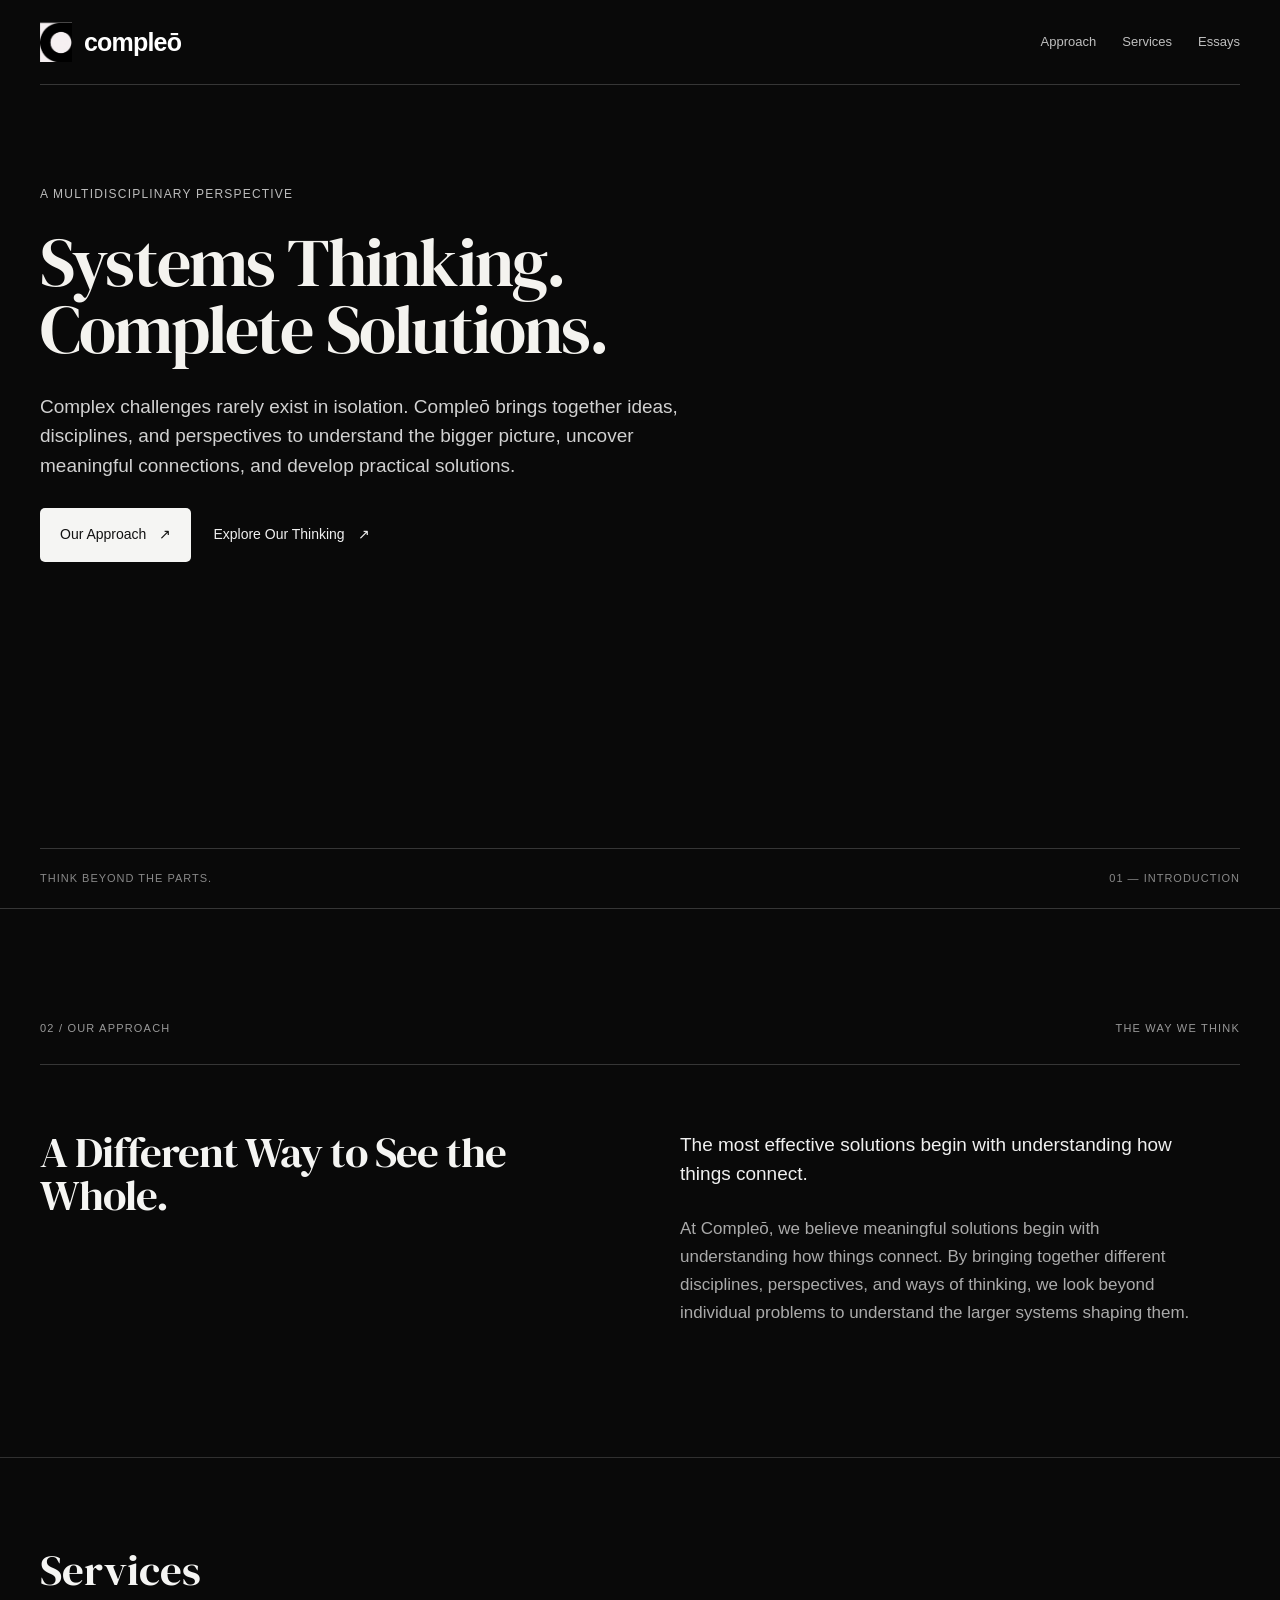
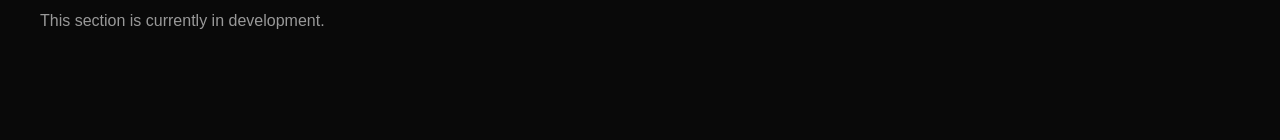
==== commit 9cdb755c: "Refactor index.html with title update and styles Updated the title and added Google Fonts links. Ref" ====
--- a/index.html
+++ b/index.html
@@ -1,505 +1,497 @@
 
 <!DOCTYPE html>
 <html lang="en">
-
 <head>
   <meta charset="UTF-8">
   <meta name="viewport" content="width=device-width, initial-scale=1.0">
 
-  <title>Essays: The Observant Learner | compleō</title>
-
-  <link rel="stylesheet" href="../style.css">
+  <title>compleō | Systems Thinking. Complete Solutions.</title>
+
+  <link rel="preconnect" href="https://fonts.googleapis.com">
+  <link rel="preconnect" href="https://fonts.gstatic.com" crossorigin>
+  <link href="https://fonts.googleapis.com/css2?family=DM+Serif+Display&display=swap" rel="stylesheet">
 
   <style>
-
-    /* =====================================
-       BLOG HOMEPAGE ADJUSTMENTS
-    ===================================== */
-
-    .blog-home-page .home-hero {
-      margin-bottom: 58px;
-    }
-
-    /* CATEGORY FILTERS BELOW INTRODUCTION */
-
-    .blog-home-page .category-filter {
-      margin-top: 36px;
-      margin-bottom: 0;
-      scroll-margin-top: 28px;
-    }
-
-    .blog-home-page .filter-button:focus-visible {
-      outline: 2px solid #8b9bab;
-      outline-offset: 3px;
-    }
-
-    /* FEATURED ARTICLE LIST */
-
-    .blog-home-page .home-featured {
-      padding-top: 20px;
-    }
-
-    .blog-home-page .home-card[hidden] {
-      display: none;
-    }
-
-    .blog-home-page .home-card-static {
+    /* GLOBAL */
+
+    * {
+      box-sizing: border-box;
+    }
+
+    html {
+      scroll-behavior: smooth;
+    }
+
+    body {
+      margin: 0;
+      background: #090909;
+      color: #f5f5f3;
+      font-family: Aptos, "Segoe UI", Arial, sans-serif;
+      line-height: 1.7;
+    }
+
+    a {
+      color: inherit;
+      text-decoration: none;
+    }
+
+    .container {
+      width: min(100% - 48px, 1200px);
+      margin-inline: auto;
+    }
+
+    /* HEADER */
+
+    .site-header {
+      display: flex;
+      justify-content: space-between;
+      align-items: center;
+      padding: 22px 0;
+      border-bottom: 1px solid #363636;
+    }
+
+    .logo {
+      display: inline-flex;
+      align-items: center;
+      gap: 12px;
+      color: #fff;
+      font-family: Aptos, "Segoe UI", Arial, sans-serif;
+      font-size: 25px;
+      font-weight: 700;
+      letter-spacing: -0.8px;
+      line-height: 1.2;
+    }
+
+    .logo-mark {
+      display: block;
+      height: 40px;
+      width: auto;
+      flex-shrink: 0;
+    }
+
+    .main-nav {
+      display: flex;
+      align-items: center;
+      gap: 26px;
+    }
+
+    .main-nav a {
+      color: #bfbfbf;
+      font-size: 13px;
+      transition: color .2s ease;
+    }
+
+    .main-nav a:hover,
+    .main-nav a:focus-visible {
+      color: #fff;
+    }
+
+    /* HERO */
+
+    .hero {
+      min-height: calc(100svh - 77px);
+      background: #090909;
       display: flex;
       flex-direction: column;
-      height: 100%;
-    }
-
-    .filter-empty {
+      justify-content: space-between;
+    }
+
+    .hero-content {
+      max-width: 850px;
+      padding-top: clamp(65px, 11vh, 130px);
+      padding-bottom: 75px;
+    }
+
+    .eyebrow {
+      margin: 0 0 26px;
+      color: #bcbcbc;
+      font-size: 12px;
+      font-weight: 500;
+      letter-spacing: 1.2px;
+      text-transform: uppercase;
+    }
+
+    .hero h1 {
+      margin: 0 0 28px;
+      color: #f4f3ef;
+      font-family: "DM Serif Display", Georgia, serif;
+      font-size: 68px;
+      font-weight: 400;
+      line-height: .98;
+      letter-spacing: -1.8px;
+    }
+
+    .hero-description {
+      max-width: 650px;
+      margin: 0;
+      color: #d1d1d1;
+      font-size: 19px;
+      line-height: 1.55;
+    }
+
+    /* HERO BUTTONS */
+
+    .hero-actions {
+      display: flex;
+      align-items: center;
+      flex-wrap: wrap;
+      gap: 22px;
+      margin-top: 28px;
+    }
+
+    .primary-button {
+      display: inline-flex;
+      align-items: center;
+      gap: 13px;
+      padding: 15px 20px;
+      border-radius: 5px;
+      background: #f5f5f3;
+      color: #111;
+      font-size: 14px;
+      font-weight: 500;
+      transition: background .2s ease;
+    }
+
+    .primary-button:hover {
+      background: #d9d9d9;
+    }
+
+    .secondary-button {
+      display: inline-flex;
+      align-items: center;
+      gap: 13px;
+      padding: 12px 0;
+      color: #f0f0f0;
+      font-size: 14px;
+    }
+
+    .secondary-button:hover {
+      color: #bcbcbc;
+    }
+
+    /* HERO FOOTER */
+
+    .hero-footer {
+      display: flex;
+      align-items: center;
+      justify-content: space-between;
+      gap: 16px;
+      padding: 20px 0;
+      border-top: 1px solid #363636;
+    }
+
+    .hero-footer span {
+      color: #898989;
+      font-size: 11px;
+      letter-spacing: 1px;
+      text-transform: uppercase;
+    }
+
+    /* APPROACH */
+
+    .approach-section {
+      border-top: 1px solid #363636;
+      padding: 110px 0 130px;
+      background: #090909;
+    }
+
+    .section-heading {
+      display: flex;
+      justify-content: space-between;
+      align-items: center;
+      gap: 20px;
+      padding-bottom: 26px;
+      border-bottom: 1px solid #363636;
+    }
+
+    .section-label {
+      margin: 0;
       color: #999;
-      font-family: Aptos, "Segoe UI", Arial, sans-serif;
-      font-size: 15px;
-      padding: 24px 0;
-    }
-
-    .filter-empty[hidden] {
-      display: none;
-    }
-
-    /* LATEST WRITING */
-
-    .blog-home-page .home-latest {
-      margin-top: 85px;
-    }
-
-    /* MOBILE */
+      font-size: 11px;
+      letter-spacing: 1.2px;
+      text-transform: uppercase;
+    }
+
+    .approach-grid {
+      display: grid;
+      grid-template-columns: 1fr 1fr;
+      align-items: start;
+      gap: 80px;
+      padding-top: 65px;
+    }
+
+    .approach-title {
+      max-width: 480px;
+      margin: 0;
+      font-family: "DM Serif Display", Georgia, serif;
+      font-size: 43px;
+      font-weight: 400;
+      line-height: 1;
+      letter-spacing: -1px;
+    }
+
+    .approach-content {
+      max-width: 520px;
+    }
+
+    .approach-lead {
+      margin: 0 0 26px;
+      color: #f0f0f0;
+      font-size: 19px;
+      font-weight: 500;
+      line-height: 1.55;
+    }
+
+    .approach-description {
+      margin: 0;
+      color: #aaa;
+      font-size: 17px;
+      line-height: 1.65;
+    }
+
+    /* SERVICES PLACEHOLDER */
+
+    .future-section {
+      border-top: 1px solid #303030;
+      padding: 90px 0;
+      background: #090909;
+    }
+
+    .future-section h2 {
+      margin: 0 0 16px;
+      font-family: "DM Serif Display", Georgia, serif;
+      font-size: 43px;
+      font-weight: 400;
+      line-height: 1;
+    }
+
+    .future-section p {
+      color: #999;
+      font-size: 16px;
+      line-height: 1.7;
+    }
+
+    /* RESPONSIVE */
+
+    @media (max-width: 950px) {
+      .hero h1 {
+        font-size: 58px;
+      }
+    }
+
+    @media (max-width: 800px) {
+      .approach-grid {
+        grid-template-columns: 1fr;
+        gap: 35px;
+        padding-top: 45px;
+      }
+
+      .approach-section {
+        padding: 75px 0 90px;
+      }
+    }
 
     @media (max-width: 650px) {
-
-      .blog-home-page .home-hero {
-        margin-bottom: 45px;
-      }
-
-      .blog-home-page .category-filter {
-        gap: 8px;
-      }
-
-      .blog-home-page .filter-button {
-        font-size: 11px;
-        padding: 9px 13px;
-      }
-
-    }
-
+      .container {
+        width: min(100% - 32px, 1200px);
+      }
+
+      .site-header {
+        flex-direction: column;
+        align-items: flex-start;
+        gap: 18px;
+      }
+
+      .main-nav {
+        gap: 22px;
+      }
+
+      .hero-content {
+        padding-top: 75px;
+      }
+
+      .hero h1 {
+        font-size: 45px;
+        line-height: 1;
+      }
+
+      .hero-description {
+        font-size: 17px;
+      }
+
+      .hero-actions {
+        gap: 16px;
+      }
+
+      .hero-footer {
+        flex-direction: column;
+        align-items: flex-start;
+      }
+
+      .approach-title {
+        font-size: 36px;
+      }
+
+      .approach-lead {
+        font-size: 19px;
+      }
+
+      .approach-description {
+        font-size: 16px;
+      }
+
+      .section-heading {
+        flex-direction: column;
+        align-items: flex-start;
+        gap: 10px;
+      }
+    }
+
+    @media (max-width: 420px) {
+      .hero h1 {
+        font-size: clamp(34px, 10vw, 45px);
+      }
+    }
+
+    @media (prefers-reduced-motion: reduce) {
+      html {
+        scroll-behavior: auto;
+      }
+    }
   </style>
-
 </head>
 
-<body class="home-page blog-home-page">
-
-  <!-- =====================================
-       BLOG HEADER
-  ===================================== -->
-
-  <header class="site-header">
+<body>
+
+  <!-- HEADER -->
+
+  <header class="site-header container">
 
     <a href="index.html" class="logo">
-      Essays: The Observant Learner
+
+      <img
+        src="images/Minimalist%20Black%20Crescent%20Logo.png"
+        alt=""
+        class="logo-mark"
+      >
+
+      <span>compleō</span>
     </a>
 
-    <nav aria-label="Blog navigation">
-
-      <a href="../index.html">
-        Compleō
-      </a>
-
+    <nav class="main-nav" aria-label="Main navigation">
+      <a href="#approach">Approach</a>
+      <a href="#services">Services</a>
+      <a href="blog/index.html">Essays</a>
     </nav>
 
   </header>
 
-
-  <main class="home magazine-home">
-
-    <!-- =====================================
-         SECTION 1 — BLOG INTRODUCTION
-    ===================================== -->
-
-    <section class="home-hero">
-
-      <h1>
-        Ideas about work,<br>
-        mind, society,<br>
-        technology, and more.
-      </h1>
-
-      <p class="home-hero-text">
-        Essays and observations about the systems
-        that shape how we live, learn, work, and think.
-      </p>
-
-
-      <!-- CATEGORY FILTERS -->
-
-      <div
-        id="browse-essays"
-        class="category-filter"
-        role="group"
-        aria-label="Filter essays by category"
-      >
-
-        <button
-          type="button"
-          class="filter-button active"
-          data-category="all"
-          aria-pressed="true"
-        >
-          All
-        </button>
-
-        <button
-          type="button"
-          class="filter-button"
-          data-category="society"
-          aria-pressed="false"
-        >
-          Society
-        </button>
-
-        <button
-          type="button"
-          class="filter-button"
-          data-category="philosophy"
-          aria-pressed="false"
-        >
-          Philosophy
-        </button>
-
-        <button
-          type="button"
-          class="filter-button"
-          data-category="work"
-          aria-pressed="false"
-        >
-          Work
-        </button>
-
-        <button
-          type="button"
-          class="filter-button"
-          data-category="money"
-          aria-pressed="false"
-        >
-          Money
-        </button>
-
-        <button
-          type="button"
-          class="filter-button"
-          data-category="technology"
-          aria-pressed="false"
-        >
-          Technology
-        </button>
-
-        <button
-          type="button"
-          class="filter-button"
-          data-category="life"
-          aria-pressed="false"
-        >
-          Life
-        </button>
+  <main>
+
+    <!-- SECTION 1: HERO -->
+
+    <section class="hero container">
+
+      <div class="hero-content">
+
+        <p class="eyebrow">
+          A Multidisciplinary Perspective
+        </p>
+
+        <h1>
+          Systems Thinking.<br>
+          Complete Solutions.
+        </h1>
+
+        <p class="hero-description">
+          Complex challenges rarely exist in isolation.
+          Compleō brings together ideas, disciplines, and
+          perspectives to understand the bigger picture,
+          uncover meaningful connections, and develop
+          practical solutions.
+        </p>
+
+        <div class="hero-actions">
+
+          <a href="#approach" class="primary-button">
+            Our Approach
+            <span aria-hidden="true">↗</span>
+          </a>
+
+          <a href="blog/index.html" class="secondary-button">
+            Explore Our Thinking
+            <span aria-hidden="true">↗</span>
+          </a>
+
+        </div>
 
       </div>
 
+      <div class="hero-footer">
+        <span>Think Beyond the Parts.</span>
+        <span>01 — Introduction</span>
+      </div>
+
     </section>
 
-
-    <!-- =====================================
-         SECTION 2 — FEATURED ESSAYS
-    ===================================== -->
-
-    <section class="home-featured">
-
-      <div class="home-section-title">
-
-        <h2>Featured</h2>
-
-        <a href="#browse-essays">
-          Browse by Category ↑
-        </a>
+    <!-- SECTION 2: OUR APPROACH -->
+
+    <section id="approach" class="approach-section">
+
+      <div class="container">
+
+        <div class="section-heading">
+          <p class="section-label">02 / Our Approach</p>
+          <p class="section-label">The Way We Think</p>
+        </div>
+
+        <div class="approach-grid">
+
+          <div>
+            <h2 class="approach-title">
+              A Different Way to
+              See the Whole.
+            </h2>
+          </div>
+
+          <div class="approach-content">
+
+            <p class="approach-lead">
+              The most effective solutions begin
+              with understanding how things connect.
+            </p>
+
+            <p class="approach-description">
+              At Compleō, we believe meaningful
+              solutions begin with understanding
+              how things connect. By bringing
+              together different disciplines,
+              perspectives, and ways of thinking,
+              we look beyond individual problems
+              to understand the larger systems
+              shaping them.
+            </p>
+
+          </div>
+
+        </div>
 
       </div>
 
-
-      <div class="home-card-grid" id="essay-results">
-
-        <!-- ESSAY 1 -->
-
-        <article
-          class="home-card"
-          data-category="life"
-        >
-
-          <a href="../posts/time-enough-for-love.html">
-
-            <div class="home-card-image placeholder-image">
-
-              <span>
-                THE OBSERVANT LEARNER
-              </span>
-
-            </div>
-
-            <div class="home-card-content">
-
-              <p class="essay-category">
-                Life
-              </p>
-
-              <h3>
-                Time Enough for Love
-              </h3>
-
-              <p>
-                A reflection on attention, time,
-                and the things we keep postponing.
-              </p>
-
-            </div>
-
-          </a>
-
-        </article>
-
-
-        <!-- ESSAY 2 -->
-
-        <article
-          class="home-card"
-          data-category="philosophy"
-        >
-
-          <a href="../posts/progress-with-standards.html">
-
-            <div class="home-card-image">
-
-              <img
-                src="../images/Perfectionist vs. Action Taker Ladders.png"
-                alt="A comparison of a perfectionist
-                and an action taker building ladders"
-              >
-
-            </div>
-
-            <div class="home-card-content">
-
-              <p class="essay-category">
-                Philosophy
-              </p>
-
-              <h3>
-                Progress with Standards
-              </h3>
-
-              <p>
-                A reflection on action, quality,
-                and why moving forward should not
-                require abandoning standards.
-              </p>
-
-            </div>
-
-          </a>
-
-        </article>
-
-
-        <!-- ESSAY 3 — PLANNED ARTICLE -->
-
-        <article
-          class="home-card"
-          data-category="life"
-        >
-
-          <div class="home-card-static">
-
-            <div class="home-card-image placeholder-image">
-
-              <span>
-                OBSERVATIONS
-              </span>
-
-            </div>
-
-            <div class="home-card-content">
-
-              <p class="essay-category">
-                Life
-              </p>
-
-              <h3>
-                There Are No Rules to Life
-              </h3>
-
-              <p>
-                Thoughts about structure,
-                convention, freedom, expectations,
-                and choosing your own path.
-              </p>
-
-            </div>
-
-          </div>
-
-        </article>
-
+    </section>
+
+    <!-- SECTION 3: SERVICES -->
+
+    <section id="services" class="future-section">
+
+      <div class="container">
+        <h2>Services</h2>
+        <p>This section is currently in development.</p>
       </div>
 
-
-      <p
-        id="filter-empty"
-        class="filter-empty"
-        role="status"
-        hidden
-      >
-        There are no essays in this category yet.
-      </p>
-
     </section>
 
-
-    <!-- =====================================
-         SECTION 3 — LATEST WRITING
-    ===================================== -->
-
-    <section class="home-latest">
-
-      <h2>
-        Latest Writing
-      </h2>
-
-
-      <a
-        href="../posts/time-enough-for-love.html"
-        class="latest-item"
-      >
-
-        <span class="latest-number">
-          01
-        </span>
-
-        <div class="latest-content">
-
-          <h3>
-            Time Enough for Love
-          </h3>
-
-          <p>
-            A short reflection on attention,
-            time, and the things we keep postponing.
-          </p>
-
-        </div>
-
-      </a>
-
-
-      <a
-        href="../posts/progress-with-standards.html"
-        class="latest-item"
-      >
-
-        <span class="latest-number">
-          02
-        </span>
-
-        <div class="latest-content">
-
-          <h3>
-            Progress with Standards
-          </h3>
-
-          <p>
-            Progress matters, but what happens
-            when speed begins replacing craftsmanship?
-          </p>
-
-        </div>
-
-      </a>
-
-    </section>
-
   </main>
-
-
-  <!-- =====================================
-       CATEGORY FILTER INTERACTION
-  ===================================== -->
-
-  <script>
-
-    const filterButtons =
-      document.querySelectorAll(".filter-button");
-
-    const essayCards =
-      document.querySelectorAll(".home-card[data-category]");
-
-    const emptyMessage =
-      document.getElementById("filter-empty");
-
-
-    filterButtons.forEach(button => {
-
-      button.addEventListener("click", () => {
-
-        const selectedCategory =
-          button.dataset.category;
-
-        /* UPDATE BUTTON APPEARANCE */
-
-        filterButtons.forEach(item => {
-
-          const isActive =
-            item === button;
-
-          item.classList.toggle(
-            "active",
-            isActive
-          );
-
-          item.setAttribute(
-            "aria-pressed",
-            String(isActive)
-          );
-
-        });
-
-
-        /* FILTER ARTICLE CARDS */
-
-        let visibleCount = 0;
-
-        essayCards.forEach(card => {
-
-          const matches =
-            selectedCategory === "all" ||
-            card.dataset.category === selectedCategory;
-
-          card.hidden = !matches;
-
-          if (matches) {
-            visibleCount++;
-          }
-
-        });
-
-
-        /* EMPTY CATEGORY MESSAGE */
-
-        emptyMessage.hidden =
-          visibleCount !== 0;
-
-      });
-
-    });
-
-  </script>
 
 </body>
 </html>
